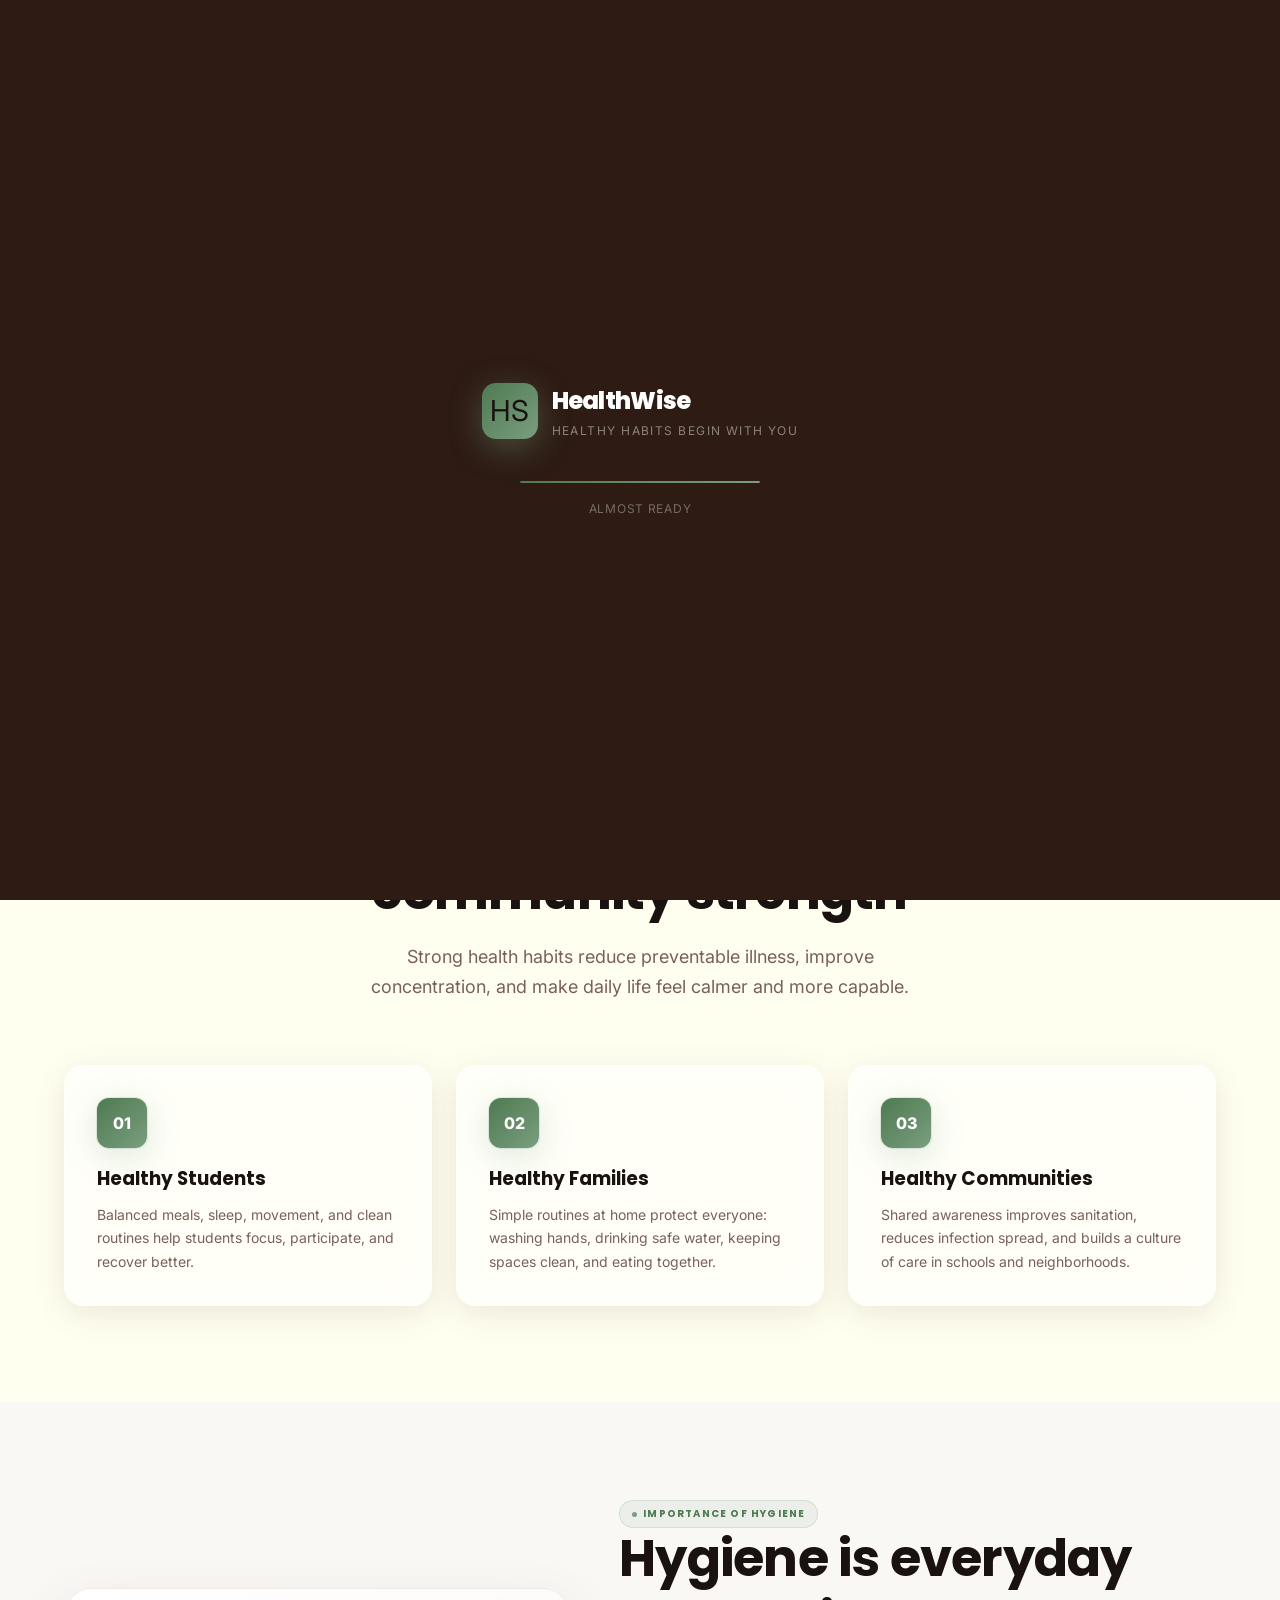
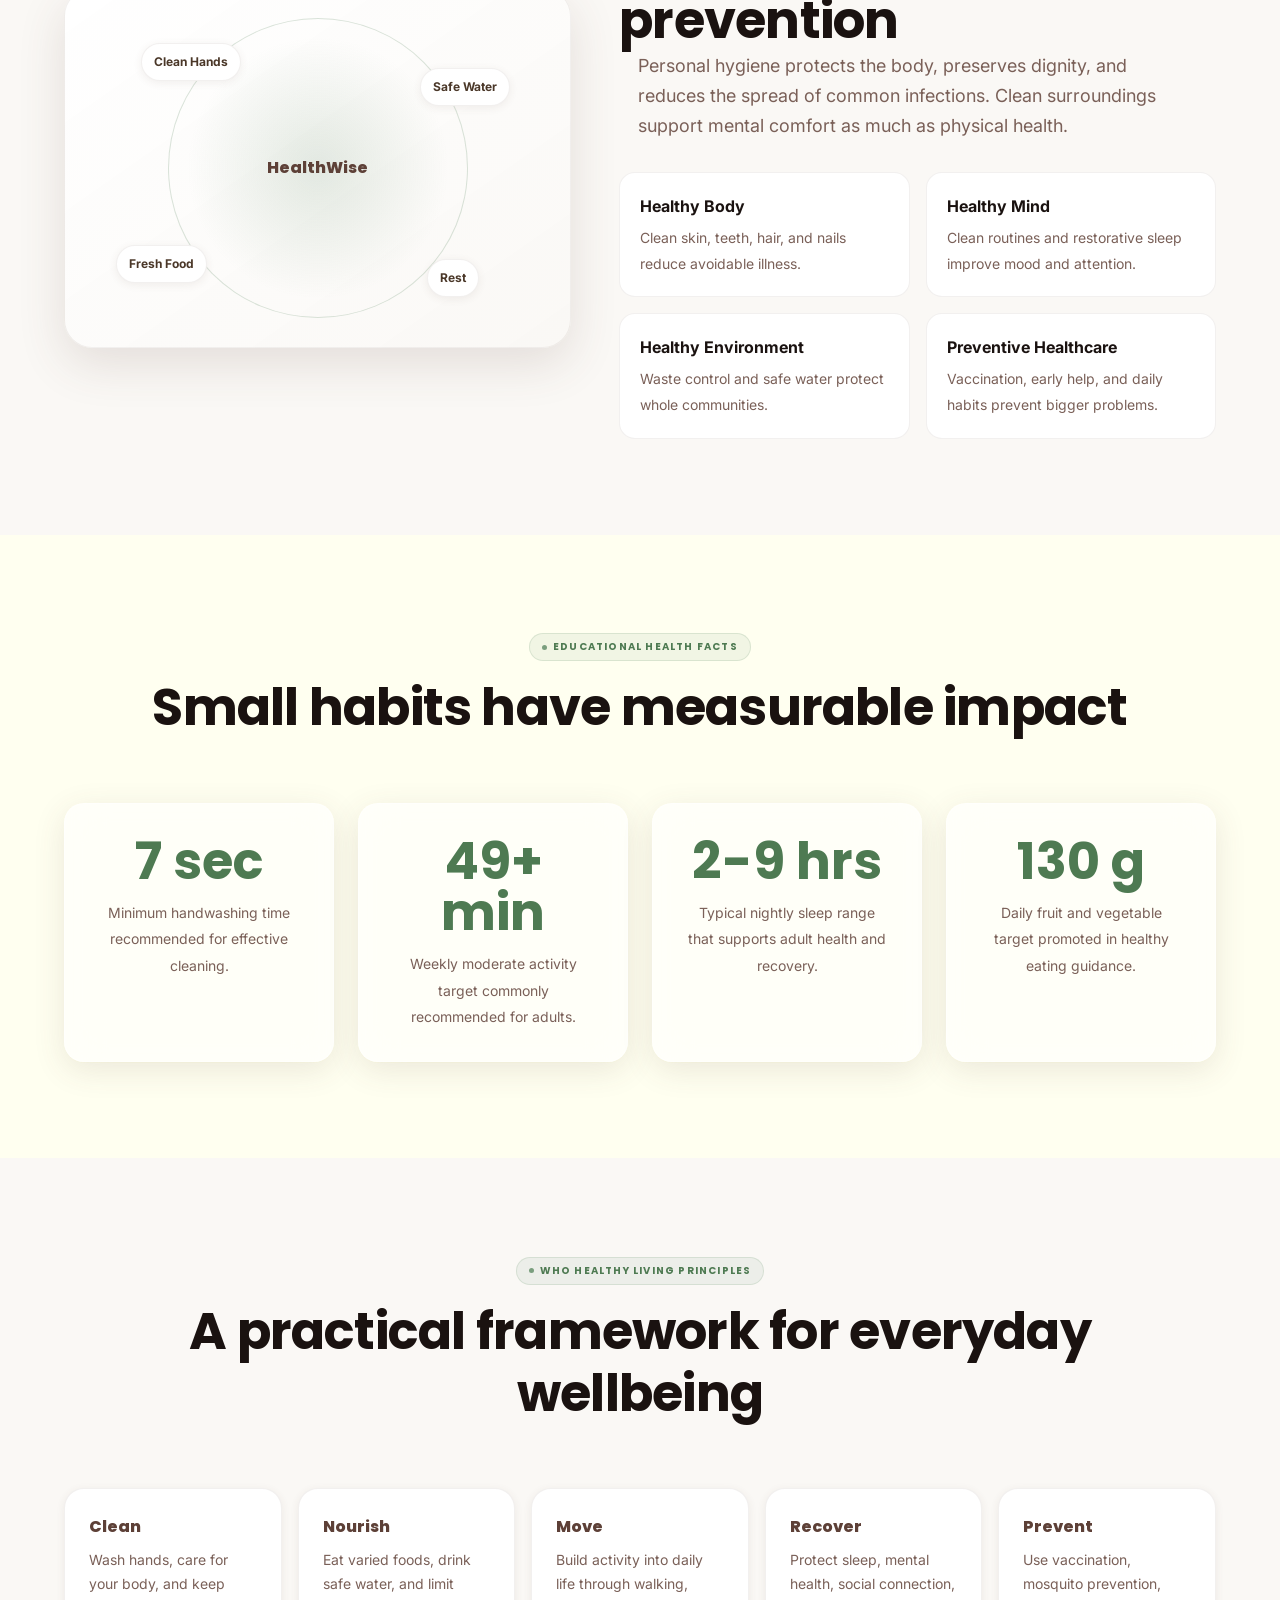
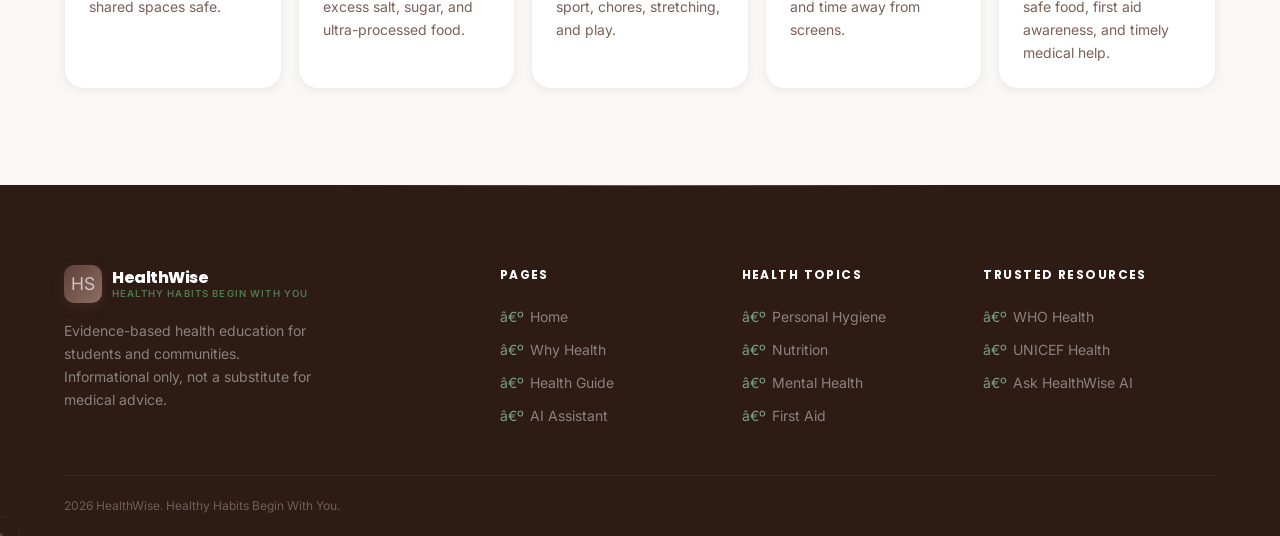
==== about.html @ 282c7755 "Add files via upload" ====
﻿<!DOCTYPE html>
<html lang="en" data-theme="light">
<head>
 <meta charset="UTF-8" />
 <meta name="viewport" content="width=device-width, initial-scale=1.0" />
 <meta name="description" content="Why Health Matters - HealthWise explains how hygiene, prevention, mental wellness, healthy bodies, and clean environments improve everyday life." />
 <title>Why Health Matters | HealthWise</title>
 <link rel="preconnect" href="https://fonts.googleapis.com" />
 <link rel="preconnect" href="https://fonts.gstatic.com" crossorigin />
 <link href="https://fonts.googleapis.com/css2?family=Poppins:wght@300;400;500;600;700;800;900&family=Inter:wght@300;400;500;600;700;800&display=swap" rel="stylesheet" />
 <link rel="stylesheet" href="css/style.css" />
 <link rel="stylesheet" href="css/animations.css" />
 <link rel="stylesheet" href="css/responsive.css" />
</head>
<body>
<div id="loader" role="status" aria-label="Loading HealthWise"><div class="loader-brand"><div class="loader-icon">HS</div><div><div class="loader-name">HealthWise</div><div class="loader-tagline">Healthy Habits Begin With You</div></div></div><div class="loader-progress"><div class="loader-progress-fill"></div></div><div class="loader-status">Preparing your health journey...</div></div>
<div id="scroll-progress" aria-hidden="true"></div>
<nav id="nav" class="glass" role="navigation" aria-label="Main navigation"><div class="nav-inner"><a href="index.html" class="nav-logo" aria-label="HealthWise Home"><div class="nav-logo-mark" aria-hidden="true">HS</div><div class="nav-logo-copy"><span class="nav-logo-name">HealthWise</span><span class="nav-logo-tag">Healthy Habits Begin With You</span></div></a><ul class="nav-links" role="list"><li><a href="index.html" class="nav-link">Home</a></li><li><a href="about.html" class="nav-link active" aria-current="page">Why Health</a></li><li><a href="health.html" class="nav-link">Health Guide</a></li><li><a href="assistant.html" class="nav-link">AI Assistant</a></li></ul><div class="nav-actions"><button class="nav-icon-btn" data-theme-toggle aria-label="Toggle dark mode"></button><a href="assistant.html" class="nav-cta-btn magnetic">AI Assistant</a><button class="nav-ham" id="nav-ham" aria-label="Open menu" aria-expanded="false" aria-controls="nav-drawer"><span></span><span></span><span></span></button></div></div></nav>
<div class="nav-drawer" id="nav-drawer" role="dialog" aria-label="Navigation menu"><div class="drawer-links"><a href="index.html" class="drawer-link">Home</a><a href="about.html" class="drawer-link active" aria-current="page">Why Health</a><a href="health.html" class="drawer-link">Health Guide</a><a href="assistant.html" class="drawer-link">AI Assistant</a></div></div>
<header class="page-hero hs-page-hero" role="banner"><div class="blob blob-1" aria-hidden="true"></div><div class="blob blob-2" aria-hidden="true"></div><div class="container"><div class="badge reveal"><span class="badge-dot" aria-hidden="true"></span>Why Health Matters</div><h1 class="page-hero-title reveal delay-1">Healthy living starts with everyday choices</h1><p class="page-hero-subtitle reveal delay-2">HealthWise helps students, families, and local communities understand daily habits that protect energy, dignity, learning, and long-term wellbeing.</p><div class="hero-actions reveal delay-3"><a href="health.html" class="btn btn-accent magnetic">Explore Health Guide</a><a href="assistant.html" class="btn btn-glass magnetic">Ask HealthWise AI</a></div></div></header>
<main>
<section class="section" aria-labelledby="importance-heading"><div class="container"><div class="section-head"><div class="badge reveal"><span class="badge-dot" aria-hidden="true"></span>Importance of Good Health</div><h2 class="display-2 reveal delay-1" id="importance-heading">Health supports learning, confidence, and community strength</h2><p class="section-desc reveal delay-2">Strong health habits reduce preventable illness, improve concentration, and make daily life feel calmer and more capable.</p></div><div class="hs-feature-grid"><article class="glass-card hs-feature-card reveal"><div class="hs-icon">01</div><h3>Healthy Students</h3><p>Balanced meals, sleep, movement, and clean routines help students focus, participate, and recover better.</p></article><article class="glass-card hs-feature-card reveal delay-1"><div class="hs-icon">02</div><h3>Healthy Families</h3><p>Simple routines at home protect everyone: washing hands, drinking safe water, keeping spaces clean, and eating together.</p></article><article class="glass-card hs-feature-card reveal delay-2"><div class="hs-icon">03</div><h3>Healthy Communities</h3><p>Shared awareness improves sanitation, reduces infection spread, and builds a culture of care in schools and neighborhoods.</p></article></div></div></section>
<section class="section hs-band" aria-labelledby="hygiene-heading"><div class="container hs-split"><div class="hs-illustration reveal" aria-hidden="true"><div class="hs-orbit"><span>Clean Hands</span><span>Safe Water</span><span>Fresh Food</span><span>Rest</span></div></div><div><div class="badge reveal"><span class="badge-dot" aria-hidden="true"></span>Importance of Hygiene</div><h2 class="display-2 reveal delay-1" id="hygiene-heading">Hygiene is everyday prevention</h2><p class="section-desc reveal delay-2">Personal hygiene protects the body, preserves dignity, and reduces the spread of common infections. Clean surroundings support mental comfort as much as physical health.</p><div class="hs-mini-grid reveal delay-3"><div><strong>Healthy Body</strong><span>Clean skin, teeth, hair, and nails reduce avoidable illness.</span></div><div><strong>Healthy Mind</strong><span>Clean routines and restorative sleep improve mood and attention.</span></div><div><strong>Healthy Environment</strong><span>Waste control and safe water protect whole communities.</span></div><div><strong>Preventive Healthcare</strong><span>Vaccination, early help, and daily habits prevent bigger problems.</span></div></div></div></div></section>
<section class="section" aria-labelledby="facts-heading"><div class="container"><div class="section-head"><div class="badge reveal"><span class="badge-dot" aria-hidden="true"></span>Educational Health Facts</div><h2 class="display-2 reveal delay-1" id="facts-heading">Small habits have measurable impact</h2></div><div class="hs-counter-grid"><div class="glass-card hs-counter reveal"><strong data-count="20" data-suffix=" sec">0 sec</strong><span>Minimum handwashing time recommended for effective cleaning.</span></div><div class="glass-card hs-counter reveal delay-1"><strong data-count="150" data-suffix="+ min">0 min</strong><span>Weekly moderate activity target commonly recommended for adults.</span></div><div class="glass-card hs-counter reveal delay-2"><strong data-count="7" data-suffix="-9 hrs">0 hrs</strong><span>Typical nightly sleep range that supports adult health and recovery.</span></div><div class="glass-card hs-counter reveal delay-3"><strong data-count="400" data-suffix=" g">0 g</strong><span>Daily fruit and vegetable target promoted in healthy eating guidance.</span></div></div></div></section>
<section class="section hs-band" aria-labelledby="principles-heading"><div class="container"><div class="section-head"><div class="badge reveal"><span class="badge-dot" aria-hidden="true"></span>WHO Healthy Living Principles</div><h2 class="display-2 reveal delay-1" id="principles-heading">A practical framework for everyday wellbeing</h2></div><div class="hs-principles"><article class="hs-principle reveal"><span>Clean</span><p>Wash hands, care for your body, and keep shared spaces safe.</p></article><article class="hs-principle reveal delay-1"><span>Nourish</span><p>Eat varied foods, drink safe water, and limit excess salt, sugar, and ultra-processed food.</p></article><article class="hs-principle reveal delay-2"><span>Move</span><p>Build activity into daily life through walking, sport, chores, stretching, and play.</p></article><article class="hs-principle reveal delay-3"><span>Recover</span><p>Protect sleep, mental health, social connection, and time away from screens.</p></article><article class="hs-principle reveal delay-4"><span>Prevent</span><p>Use vaccination, mosquito prevention, safe food, first aid awareness, and timely medical help.</p></article></div></div></section>
</main>
<footer id="site-footer" role="contentinfo"><div class="footer-glow" aria-hidden="true"></div><div class="container"><div class="footer-grid"><div><a href="index.html" class="nav-logo"><div class="nav-logo-mark" aria-hidden="true">HS</div><div class="nav-logo-copy"><span class="nav-logo-name" style="color:var(--white);">HealthWise</span><span class="nav-logo-tag">Healthy Habits Begin With You</span></div></a><p class="footer-brand-desc">Evidence-based health education for students and communities. Informational only, not a substitute for medical advice.</p></div><div><div class="footer-col-title">Pages</div><div class="footer-links"><a href="index.html" class="footer-link">Home</a><a href="about.html" class="footer-link">Why Health</a><a href="health.html" class="footer-link">Health Guide</a><a href="assistant.html" class="footer-link">AI Assistant</a></div></div><div><div class="footer-col-title">Health Topics</div><div class="footer-links"><a href="health.html#hygiene" class="footer-link">Personal Hygiene</a><a href="health.html#nutrition" class="footer-link">Nutrition</a><a href="health.html#mental-health" class="footer-link">Mental Health</a><a href="health.html#first-aid" class="footer-link">First Aid</a></div></div><div><div class="footer-col-title">Trusted Resources</div><div class="footer-links"><a href="https://www.who.int" target="_blank" rel="noopener" class="footer-link">WHO Health</a><a href="https://www.unicef.org" target="_blank" rel="noopener" class="footer-link">UNICEF Health</a><a href="assistant.html" class="footer-link">Ask HealthWise AI</a></div></div></div><div class="footer-bottom"><p class="footer-copy">2026 HealthWise. Healthy Habits Begin With You.</p></div></div></footer>
<button id="back-top" aria-label="Back to top of page">Top</button>
<script src="js/icons.js"></script><script src="js/main.js"></script>
</body>
</html>
---- css/style.css ----
﻿/* ============================================================
   HealthWise PREMIUM HEALTHCARE PLATFORM
   Master Stylesheet v2.0
   ============================================================ */

@import url('https://fonts.googleapis.com/css2?family=Poppins:ital,wght@0,300;0,400;0,500;0,600;0,700;0,800;0,900;1,300&family=Inter:wght@300;400;500;600;700;800&display=swap');

/* ---- DESIGN TOKENS ---- */
:root {
  /* Brand */
  --brown-900:  #2D1B14;
  --brown-800:  #3E2723;
  --brown-700:  #4E342E;
  --brown-600:  #5D4037;
  --brown-500:  #6D4C41;
  --brown-400:  #8D6E63;
  --brown-300:  #A1887F;
  --brown-200:  #BCAAA4;
  --brown-100:  #D7CCC8;
  --brown-50:   #EFEBE9;

  --green-900:  #1B5E20;
  --green-800:  #2E7D32;
  --green-700:  #388E3C;
  --green-600:  #43A047;
  --green-500:  #4E7A52;
  --green-400:  #7A9E7E;
  --green-300:  #A5C7A7;
  --green-200:  #C8E6C9;
  --green-100:  #E8F5E9;

  --ivory:      #FFFFF0;
  --cream:      #FAF8F5;
  --cream-dark: #F5F0EA;
  --white:      #FFFFFF;

  /* Semantics */
  --primary:        var(--brown-600);
  --primary-dark:   var(--brown-800);
  --primary-light:  var(--brown-400);
  --accent:         var(--green-400);
  --accent-dark:    var(--green-500);
  --accent-light:   var(--green-300);
  --bg:             var(--ivory);
  --surface:        var(--white);
  --surface-2:      var(--cream);
  --surface-3:      var(--cream-dark);
  --text-primary:   #1A1210;
  --text-secondary: #4A3728;
  --text-muted:     #7A6058;
  --text-subtle:    #A89590;
  --border:         rgba(93, 64, 55, 0.08);
  --border-strong:  rgba(93, 64, 55, 0.16);

  /* Status */
  --success:  #2E7D32;
  --warning:  #E65100;
  --error:    #C62828;
  --info:     #1565C0;

  /* Glass */
  --glass-white:  rgba(255, 255, 255, 0.72);
  --glass-border: rgba(255, 255, 255, 0.5);
  --glass-shadow: 0 8px 32px rgba(93, 64, 55, 0.12);
  --glass-brown:  rgba(93, 64, 55, 0.06);

  /* Gradients */
  --g-hero:    linear-gradient(135deg, #2D1B14 0%, #5D4037 50%, #4E7A52 100%);
  --g-primary: linear-gradient(135deg, #5D4037, #8D6E63);
  --g-accent:  linear-gradient(135deg, #4E7A52, #7A9E7E);
  --g-warm:    linear-gradient(135deg, #FAF8F5 0%, #FFFFF0 100%);
  --g-card:    linear-gradient(145deg, rgba(255,255,255,0.95) 0%, rgba(250,248,245,0.98) 100%);
  --g-shimmer: linear-gradient(90deg, transparent 0%, rgba(255,255,255,0.4) 50%, transparent 100%);

  /* Shadows */
  --shadow-xs: 0 1px 2px rgba(93,64,55,0.06);
  --shadow-sm: 0 2px 8px rgba(93,64,55,0.08);
  --shadow-md: 0 4px 16px rgba(93,64,55,0.10);
  --shadow-lg: 0 8px 32px rgba(93,64,55,0.12);
  --shadow-xl: 0 16px 48px rgba(93,64,55,0.14);
  --shadow-2xl:0 24px 64px rgba(93,64,55,0.18);
  --shadow-glow: 0 0 0 1px rgba(122,158,126,0.2), 0 8px 32px rgba(122,158,126,0.25);
  --shadow-primary-glow: 0 8px 32px rgba(93,64,55,0.35);

  /* Radii */
  --r-xs:   4px;
  --r-sm:   8px;
  --r-md:   12px;
  --r-lg:   16px;
  --r-xl:   20px;
  --r-2xl:  28px;
  --r-3xl:  40px;
  --r-full: 9999px;

  /* Spacing scale */
  --s-1:  4px;   --s-2:  8px;   --s-3:  12px;  --s-4:  16px;
  --s-5:  20px;  --s-6:  24px;  --s-8:  32px;  --s-10: 40px;
  --s-12: 48px;  --s-16: 64px;  --s-20: 80px;  --s-24: 96px;
  --s-32: 128px;

  /* Typography */
  --font-display: 'Poppins', -apple-system, sans-serif;
  --font-body:    'Inter', -apple-system, sans-serif;

  /* Font sizes */
  --fs-2xs: 0.625rem;  --fs-xs: 0.75rem;   --fs-sm: 0.875rem;
  --fs-base: 1rem;     --fs-lg: 1.125rem;  --fs-xl: 1.25rem;
  --fs-2xl: 1.5rem;    --fs-3xl: 1.875rem; --fs-4xl: 2.25rem;
  --fs-5xl: 3rem;      --fs-6xl: 3.75rem;  --fs-7xl: 4.5rem;

  /* Line heights */
  --lh-tight:   1.2;   --lh-snug:    1.35;
  --lh-normal:  1.5;   --lh-relaxed: 1.65;
  --lh-loose:   2;

  /* Letter spacings */
  --ls-tight:   -0.03em; --ls-snug: -0.015em;
  --ls-normal:  0;        --ls-wide: 0.03em;
  --ls-wider:   0.06em;   --ls-widest: 0.12em;

  /* Transitions */
  --t-fast:    150ms cubic-bezier(0.4, 0, 0.2, 1);
  --t-base:    250ms cubic-bezier(0.4, 0, 0.2, 1);
  --t-slow:    400ms cubic-bezier(0.4, 0, 0.2, 1);
  --t-bounce:  600ms cubic-bezier(0.34, 1.56, 0.64, 1);
  --t-spring:  800ms cubic-bezier(0.175, 0.885, 0.32, 1.275);

  /* Z-index */
  --z-base:    0;   --z-raised:   10;  --z-dropdown: 100;
  --z-sticky:  200; --z-overlay:  300; --z-modal:    400;
  --z-toast:   500; --z-cursor:   1000;

  /* Layout */
  --nav-h:      72px;
  --max-w:      1320px;
  --max-hs-md:   960px;
  --max-hs-sm:   720px;
}

/* ---- DARK MODE ---- */
[data-theme="dark"] {
  --bg:           #100C0A;
  --surface:      #1A1210;
  --surface-2:    #201816;
  --surface-3:    #261E1B;
  --text-primary: #F5EDE8;
  --text-secondary:#C8B4AC;
  --text-muted:   #9A8078;
  --text-subtle:  #6A5850;
  --border:       rgba(255,255,255,0.06);
  --border-strong:rgba(255,255,255,0.12);
  --glass-white:  rgba(30,18,16,0.72);
  --glass-border: rgba(255,255,255,0.08);
  --glass-brown:  rgba(255,255,255,0.04);
  --g-card:       linear-gradient(145deg, rgba(30,18,16,0.95) 0%, rgba(26,14,10,0.98) 100%);
  --g-warm:       linear-gradient(135deg, #1A1210 0%, #201816 100%);
  --shadow-sm:    0 2px 8px rgba(0,0,0,0.3);
  --shadow-md:    0 4px 16px rgba(0,0,0,0.35);
  --shadow-lg:    0 8px 32px rgba(0,0,0,0.4);
  --shadow-xl:    0 16px 48px rgba(0,0,0,0.45);
  --shadow-2xl:   0 24px 64px rgba(0,0,0,0.5);
}

/* ============================================================
   RESET & BASE
   ============================================================ */
*, *::before, *::after { box-sizing: border-box; margin: 0; padding: 0; }

html {
  font-size: 16px;
  scroll-behavior: smooth;
  scroll-padding-top: var(--nav-h);
  text-rendering: optimizeLegibility;
  -webkit-text-size-adjust: 100%;
}

body {
  font-family: var(--font-body);
  font-size: var(--fs-base);
  color: var(--text-primary);
  background: var(--bg);
  line-height: var(--lh-relaxed);
  overflow-x: hidden;
  -webkit-font-smoothing: antialiased;
  -moz-osx-font-smoothing: grayscale;
}

.health-icon {
  width: 1.25em;
  height: 1.25em;
  display: block;
  color: currentColor;
}

.nav-logo-mark .health-icon,
.loader-icon .health-icon,
.hc-avatar .health-icon,
.welcome-icon .health-icon {
  width: 1.35em;
  height: 1.35em;
}

.cat-icon,
.ri-icon,
.fc-icon,
.em-icon,
.tip-pill-icon,
.social-link {
  color: var(--accent-dark);
}

/* Scrollbar */
::-webkit-scrollbar { width: 5px; }
::-webkit-scrollbar-track { background: transparent; }
::-webkit-scrollbar-thumb { background: var(--brown-200); border-radius: var(--r-full); }
::-webkit-scrollbar-thumb:hover { background: var(--brown-400); }

/* Selection */
::selection { background: rgba(122,158,126,0.25); color: var(--brown-800); }

/* Focus */
:focus-visible { outline: 2px solid var(--accent); outline-offset: 3px; border-radius: 4px; }

/* Resets */
a { text-decoration: none; color: inherit; }
img { max-width: 100%; display: block; }
button { cursor: pointer; border: none; background: none; font-family: inherit; }
input, textarea { font-family: inherit; }
ul, ol { list-style: none; }

/* ============================================================
   CURSOR
   ============================================================ */
.cursor {
  position: fixed;
  pointer-events: none;
  z-index: var(--z-cursor);
  mix-blend-mode: normal;
}

.cursor-ring {
  width: 40px; height: 40px;
  border-radius: 50%;
  border: 1.5px solid rgba(93,64,55,0.35);
  transition: width var(--t-slow), height var(--t-slow), border-color var(--t-slow),
              background var(--t-slow), transform var(--t-base);
  will-change: transform;
}

.cursor-dot-inner {
  width: 6px; height: 6px;
  border-radius: 50%;
  background: var(--primary);
  position: absolute;
  top: 50%; left: 50%;
  transform: translate(-50%, -50%);
  transition: transform var(--t-fast), background var(--t-fast);
}

.cursor.hover .cursor-ring {
  width: 60px; height: 60px;
  border-color: var(--accent);
  background: rgba(122,158,126,0.08);
}

.cursor.click .cursor-ring {
  width: 30px; height: 30px;
  background: rgba(93,64,55,0.12);
}

/* ============================================================
   LOADER
   ============================================================ */
#loader {
  position: fixed; inset: 0;
  background: var(--brown-900);
  display: flex; flex-direction: column;
  align-items: center; justify-content: center;
  z-index: 9999;
  transition: opacity 0.7s ease, visibility 0.7s ease;
}

#loader.out { opacity: 0; visibility: hidden; pointer-events: none; }

.loader-brand {
  display: flex; align-items: center; gap: 14px;
  margin-bottom: var(--s-10);
}

.loader-icon {
  width: 56px; height: 56px;
  border-radius: 14px;
  background: var(--g-accent);
  display: flex; align-items: center; justify-content: center;
  font-size: 1.8rem;
  box-shadow: 0 8px 32px rgba(122,158,126,0.4);
  animation: loaderPulse 1.5s ease-in-out infinite;
}

.loader-name {
  font-family: var(--font-display);
  font-size: var(--fs-2xl);
  font-weight: 800;
  color: var(--white);
  letter-spacing: var(--ls-tight);
}

.loader-tagline {
  font-size: var(--fs-xs);
  color: rgba(255,255,255,0.45);
  letter-spacing: var(--ls-widest);
  text-transform: uppercase;
}

.loader-progress {
  width: 240px; height: 2px;
  background: rgba(255,255,255,0.1);
  border-radius: var(--r-full);
  overflow: hidden;
}

.loader-progress-fill {
  height: 100%;
  background: var(--g-accent);
  border-radius: var(--r-full);
  animation: loaderFill 2s ease-in-out forwards;
}

.loader-status {
  font-size: var(--fs-xs);
  color: rgba(255,255,255,0.35);
  letter-spacing: var(--ls-wider);
  text-transform: uppercase;
  margin-top: var(--s-4);
}

/* ============================================================
   SCROLL PROGRESS
   ============================================================ */
#scroll-progress {
  position: fixed; top: 0; left: 0;
  height: 2.5px;
  background: linear-gradient(90deg, var(--brown-600), var(--green-400));
  z-index: calc(var(--z-sticky) + 1);
  border-radius: 0 var(--r-full) var(--r-full) 0;
  box-shadow: 0 0 8px rgba(122,158,126,0.5);
  width: 0%;
  transition: width 0.08s linear;
}

/* ============================================================
   NAVBAR
   ============================================================ */
#nav {
  position: fixed; top: 0; left: 0; right: 0;
  height: var(--nav-h);
  z-index: var(--z-sticky);
  transition: all var(--t-slow);
  padding: 0 var(--s-6);
}

#nav.glass {
  background: var(--glass-white);
  backdrop-filter: blur(24px) saturate(180%);
  -webkit-backdrop-filter: blur(24px) saturate(180%);
  border-bottom: 1px solid var(--border);
  box-shadow: 0 2px 20px rgba(93,64,55,0.08);
}

.nav-inner {
  max-width: var(--max-w);
  margin: 0 auto;
  height: 100%;
  display: flex; align-items: center; justify-content: space-between;
}

/* Logo */
.nav-logo {
  display: flex; align-items: center; gap: 10px;
}

.nav-logo-mark {
  width: 38px; height: 38px;
  border-radius: 10px;
  background: var(--g-primary);
  display: flex; align-items: center; justify-content: center;
  box-shadow: 0 4px 12px rgba(93,64,55,0.35);
  transition: transform var(--t-bounce);
  font-size: 1.1rem;
}

.nav-logo:hover .nav-logo-mark { transform: rotate(-8deg) scale(1.08); }

.nav-logo-copy { display: flex; flex-direction: column; line-height: 1.15; }

.nav-logo-name {
  font-family: var(--font-display);
  font-size: var(--fs-base);
  font-weight: 800;
  color: var(--text-primary);
  letter-spacing: var(--ls-tight);
}

.nav-logo-tag {
  font-size: 0.6rem;
  font-weight: 600;
  letter-spacing: var(--ls-widest);
  text-transform: uppercase;
  color: var(--accent-dark);
}

/* Nav links */
.nav-links {
  display: flex; align-items: center; gap: var(--s-1);
}

.nav-link {
  font-family: var(--font-display);
  font-size: var(--fs-sm);
  font-weight: 500;
  color: var(--text-muted);
  padding: var(--s-2) var(--s-3);
  border-radius: var(--r-sm);
  transition: all var(--t-base);
  position: relative;
}

.nav-link::after {
  content: '';
  position: absolute;
  bottom: 2px; left: 50%;
  transform: translateX(-50%);
  width: 0; height: 2px;
  background: var(--accent);
  border-radius: var(--r-full);
  transition: width var(--t-base);
}

.nav-link:hover, .nav-link.active { color: var(--primary); }
.nav-link:hover::after, .nav-link.active::after { width: calc(100% - 24px); }

/* Nav actions */
.nav-actions { display: flex; align-items: center; gap: var(--s-2); }

.nav-icon-btn {
  width: 38px; height: 38px;
  border-radius: 50%;
  border: 1px solid var(--border);
  background: var(--glass-white);
  backdrop-filter: blur(8px);
  display: flex; align-items: center; justify-content: center;
  color: var(--text-muted);
  transition: all var(--t-base);
  font-size: var(--fs-sm);
}

.nav-icon-btn:hover {
  border-color: var(--accent);
  color: var(--accent);
  transform: translateY(-1px);
}

.nav-cta-btn {
  font-family: var(--font-display);
  font-size: var(--fs-sm);
  font-weight: 600;
  color: var(--white);
  background: var(--g-primary);
  border-radius: var(--r-full);
  padding: 9px 20px;
  box-shadow: var(--shadow-primary-glow);
  transition: all var(--t-bounce);
  position: relative; overflow: hidden;
}

.nav-cta-btn::before {
  content: '';
  position: absolute; inset: 0;
  background: rgba(255,255,255,0.15);
  transform: translateX(-100%) skewX(-15deg);
  transition: transform 0.5s ease;
}

.nav-cta-btn:hover::before { transform: translateX(100%) skewX(-15deg); }
.nav-cta-btn:hover { transform: translateY(-2px); box-shadow: 0 12px 30px rgba(93,64,55,0.45); }

/* Hamburger */
.nav-ham { display: none; flex-direction: column; gap: 5px; width: 28px; padding: 4px; }
.nav-ham span { display: block; width: 100%; height: 2px; background: var(--primary); border-radius: 2px; transition: all var(--t-base); }
.nav-ham.open span:nth-child(1) { transform: translateY(7px) rotate(45deg); }
.nav-ham.open span:nth-child(2) { opacity: 0; transform: scaleX(0); }
.nav-ham.open span:nth-child(3) { transform: translateY(-7px) rotate(-45deg); }

/* Mobile drawer */
.nav-drawer {
  position: fixed;
  top: var(--nav-h); left: 0; right: 0;
  background: var(--glass-white);
  backdrop-filter: blur(24px);
  border-bottom: 1px solid var(--border);
  padding: var(--s-4) var(--s-6) var(--s-6);
  transform: translateY(-110%);
  opacity: 0;
  transition: all var(--t-slow);
  z-index: calc(var(--z-sticky) - 1);
  pointer-events: none;
}

.nav-drawer.open { transform: translateY(0); opacity: 1; pointer-events: all; }

.drawer-links { display: flex; flex-direction: column; gap: var(--s-1); margin-bottom: var(--s-5); }
.drawer-link {
  font-family: var(--font-display); font-size: var(--fs-base); font-weight: 500;
  color: var(--text-secondary); padding: var(--s-3) var(--s-4); border-radius: var(--r-md);
  transition: all var(--t-base);
}
.drawer-link:hover { color: var(--primary); background: var(--glass-brown); }

/* ============================================================
   UTILITY CLASSES
   ============================================================ */
.container { max-width: var(--max-w); margin: 0 auto; padding: 0 var(--s-6); }
.container-md { max-width: var(--max-hs-md); margin: 0 auto; padding: 0 var(--s-6); }
.container-sm { max-width: var(--max-hs-sm); margin: 0 auto; padding: 0 var(--s-6); }

.section { padding: var(--s-24) 0; }
.section-sm { padding: var(--s-16) 0; }
.section-lg { padding: var(--s-32) 0; }

.grid-2 { display: grid; grid-template-columns: repeat(2, 1fr); gap: var(--s-8); }
.grid-3 { display: grid; grid-template-columns: repeat(3, 1fr); gap: var(--s-6); }
.grid-4 { display: grid; grid-template-columns: repeat(4, 1fr); gap: var(--s-5); }
.grid-auto { display: grid; grid-template-columns: repeat(auto-fill, minmax(280px, 1fr)); gap: var(--s-6); }

.flex-center { display: flex; align-items: center; justify-content: center; }
.flex-between { display: flex; align-items: center; justify-content: space-between; }

.text-center { text-align: center; }

.sr-only { position: absolute; width: 1px; height: 1px; padding: 0; margin: -1px; overflow: hidden; clip: rect(0,0,0,0); white-space: nowrap; border: 0; }

/* Section badge */
.badge {
  display: inline-flex; align-items: center; gap: 6px;
  font-family: var(--font-display);
  font-size: var(--fs-2xs);
  font-weight: 700;
  letter-spacing: var(--ls-widest);
  text-transform: uppercase;
  color: var(--accent-dark);
  background: rgba(122,158,126,0.1);
  border: 1px solid rgba(122,158,126,0.2);
  padding: 5px 12px;
  border-radius: var(--r-full);
}

.badge-dot {
  width: 5px; height: 5px;
  border-radius: 50%;
  background: var(--accent);
  animation: pulseDot 2s ease-in-out infinite;
}

/* Headings */
.display-1 {
  font-family: var(--font-display);
  font-size: clamp(2.5rem, 5vw, 4.2rem);
  font-weight: 800;
  line-height: var(--lh-tight);
  letter-spacing: var(--ls-tight);
}

.display-2 {
  font-family: var(--font-display);
  font-size: clamp(2rem, 4vw, 3.2rem);
  font-weight: 700;
  line-height: var(--lh-tight);
  letter-spacing: var(--ls-snug);
}

.h1 { font-family: var(--font-display); font-size: clamp(1.6rem,3vw,2.5rem); font-weight: 700; }
.h2 { font-family: var(--font-display); font-size: clamp(1.3rem,2.5vw,2rem); font-weight: 700; }
.h3 { font-family: var(--font-display); font-size: var(--fs-xl); font-weight: 600; }

/* Gradient text */
.gradient-text {
  background: var(--g-hero);
  -webkit-background-clip: text;
  background-clip: text;
  -webkit-text-fill-color: transparent;
}

.gradient-text-accent {
  background: var(--g-accent);
  -webkit-background-clip: text;
  background-clip: text;
  -webkit-text-fill-color: transparent;
}

/* ============================================================
   BUTTONS
   ============================================================ */
.btn {
  display: inline-flex; align-items: center; gap: var(--s-2);
  font-family: var(--font-display);
  font-size: var(--fs-sm); font-weight: 600;
  padding: 13px 26px;
  border-radius: var(--r-full);
  border: 2px solid transparent;
  cursor: pointer;
  transition: all var(--t-bounce);
  position: relative; overflow: hidden;
  white-space: nowrap;
  letter-spacing: 0.01em;
  text-decoration: none;
}

.btn-solid {
  background: var(--g-primary);
  color: var(--white);
  box-shadow: 0 6px 24px rgba(93,64,55,0.38);
}
.btn-solid:hover { transform: translateY(-3px); box-shadow: 0 12px 36px rgba(93,64,55,0.5); }

.btn-accent {
  background: var(--g-accent);
  color: var(--white);
  box-shadow: 0 6px 24px rgba(122,158,126,0.38);
}
.btn-accent:hover { transform: translateY(-3px); box-shadow: 0 12px 36px rgba(122,158,126,0.5); }

.btn-glass {
  background: rgba(255,255,255,0.15);
  border-color: rgba(255,255,255,0.3);
  color: var(--white);
  backdrop-filter: blur(12px);
}
.btn-glass:hover { background: rgba(255,255,255,0.22); transform: translateY(-2px); }

.btn-outline {
  background: transparent;
  border-color: var(--primary);
  color: var(--primary);
}
.btn-outline:hover { background: var(--primary); color: var(--white); transform: translateY(-2px); }

.btn-ghost {
  background: var(--glass-brown);
  border-color: var(--border);
  color: var(--text-secondary);
}
.btn-ghost:hover { background: var(--border); color: var(--primary); }

/* Magnetic hover (applied via JS) */
.btn-magnetic { transition: transform 0.2s cubic-bezier(0.4,0,0.2,1); }

/* Ripple */
.btn-ripple {
  position: absolute; border-radius: 50%;
  background: rgba(255,255,255,0.3);
  transform: scale(0);
  animation: rippleAnim 0.6s ease-out;
  pointer-events: none;
}

/* ============================================================
   CARDS
   ============================================================ */
.card {
  background: var(--g-card);
  border: 1px solid var(--border);
  border-radius: var(--r-xl);
  box-shadow: var(--shadow-sm);
  transition: all var(--t-slow);
  position: relative;
  overflow: hidden;
}

.card:hover { box-shadow: var(--shadow-xl); border-color: var(--border-strong); transform: translateY(-4px); }

/* Glass Card */
.glass-card {
  background: var(--glass-white);
  backdrop-filter: blur(20px) saturate(180%);
  -webkit-backdrop-filter: blur(20px) saturate(180%);
  border: 1px solid var(--glass-border);
  border-radius: var(--r-xl);
  box-shadow: var(--glass-shadow);
}

/* 3D Tilt (via JS) */
.tilt-card {
  transform-style: preserve-3d;
  will-change: transform;
  transition: transform 0.2s ease, box-shadow 0.2s ease;
}

.tilt-card:hover { box-shadow: var(--shadow-2xl); }

/* Shimmer on hover */
.shimmer-card::after {
  content: '';
  position: absolute;
  top: 0; left: -100%;
  width: 100%; height: 100%;
  background: var(--g-shimmer);
  transition: left 0.5s ease;
}
.shimmer-card:hover::after { left: 100%; }

/* ============================================================
   SECTION HEADER
   ============================================================ */
.section-head {
  text-align: center;
  margin-bottom: var(--s-16);
}

.section-head .badge { margin-bottom: var(--s-4); }

.section-head .display-2 { margin-bottom: var(--s-5); }

.section-desc {
  font-size: var(--fs-lg);
  color: var(--text-muted);
  max-width: 560px;
  margin: 0 auto;
  line-height: var(--lh-relaxed);
}

/* ============================================================
   HERO
   ============================================================ */
#hero {
  min-height: 100vh;
  background: var(--g-hero);
  position: relative;
  display: flex; align-items: center;
  overflow: hidden;
  padding-top: var(--nav-h);
}

/* Morphing blobs */
.blob {
  position: absolute;
  border-radius: 50%;
  filter: blur(70px);
  opacity: 0.35;
  pointer-events: none;
  animation: blobMorph 10s ease-in-out infinite;
  will-change: transform, border-radius;
}

.blob-1 {
  width: 700px; height: 700px;
  background: radial-gradient(circle, rgba(122,158,126,0.8) 0%, transparent 70%);
  top: -200px; right: -100px;
  animation-delay: 0s;
}

.blob-2 {
  width: 500px; height: 500px;
  background: radial-gradient(circle, rgba(141,110,99,0.7) 0%, transparent 70%);
  bottom: -100px; left: -100px;
  animation-delay: -4s;
}

.blob-3 {
  width: 350px; height: 350px;
  background: radial-gradient(circle, rgba(165,199,167,0.6) 0%, transparent 70%);
  top: 40%; left: 35%;
  animation-delay: -7s;
}

/* Mouse glow */
.mouse-glow {
  position: absolute;
  width: 400px; height: 400px;
  border-radius: 50%;
  background: radial-gradient(circle, rgba(122,158,126,0.12) 0%, transparent 70%);
  pointer-events: none;
  transform: translate(-50%, -50%);
  transition: opacity 0.3s ease;
}

/* Particle field */
.hero-particles { position: absolute; inset: 0; pointer-events: none; overflow: hidden; }
.hero-particle {
  position: absolute;
  width: 4px; height: 4px;
  border-radius: 50%;
  background: rgba(255,255,255,0.25);
  animation: particleDrift linear infinite;
}

/* Grid noise overlay */
.hero-grid-overlay {
  position: absolute; inset: 0;
  background-image:
    linear-gradient(rgba(255,255,255,0.02) 1px, transparent 1px),
    linear-gradient(90deg, rgba(255,255,255,0.02) 1px, transparent 1px);
  background-size: 60px 60px;
  pointer-events: none;
}

.hero-inner {
  position: relative; z-index: 2;
  width: 100%; max-width: var(--max-w);
  margin: 0 auto; padding: var(--s-20) var(--s-6) var(--s-16);
  display: grid;
  grid-template-columns: 1fr 1fr;
  gap: var(--s-16);
  align-items: center;
}

/* Hero text */
.hero-label {
  display: inline-flex; align-items: center; gap: 8px;
  font-family: var(--font-display); font-size: var(--fs-xs);
  font-weight: 600; color: rgba(255,255,255,0.85);
  background: rgba(255,255,255,0.1);
  border: 1px solid rgba(255,255,255,0.2);
  padding: 7px 16px; border-radius: var(--r-full);
  letter-spacing: var(--ls-wider); text-transform: uppercase;
  backdrop-filter: blur(8px);
  margin-bottom: var(--s-6);
}

.hero-label-pulse {
  width: 7px; height: 7px; border-radius: 50%;
  background: var(--green-300);
  animation: pulseDot 2s ease-in-out infinite;
}

.hero-title {
  font-family: var(--font-display);
  font-size: clamp(2.8rem, 5.5vw, 5rem);
  font-weight: 900;
  color: var(--white);
  line-height: 1.05;
  letter-spacing: var(--ls-tight);
  margin-bottom: var(--s-6);
}

.hero-title .hero-accent {
  color: transparent;
  background: linear-gradient(135deg, var(--green-300), var(--green-200));
  -webkit-background-clip: text;
  background-clip: text;
}

.hero-subtitle {
  font-size: clamp(1rem, 1.5vw, 1.2rem);
  color: rgba(255,255,255,0.72);
  line-height: var(--lh-relaxed);
  max-width: 500px;
  margin-bottom: var(--s-10);
}

.hero-actions { display: flex; flex-wrap: wrap; gap: var(--s-3); margin-bottom: var(--s-12); }

.hero-stats {
  display: flex; align-items: center; gap: var(--s-8); flex-wrap: wrap;
}

.hero-stat-item {
  display: flex; flex-direction: column;
}

.hero-stat-number {
  font-family: var(--font-display);
  font-size: var(--fs-2xl); font-weight: 800;
  color: var(--white); line-height: 1;
}

.hero-stat-label {
  font-size: var(--fs-xs); color: rgba(255,255,255,0.55);
  font-weight: 500; margin-top: 3px;
}

.hero-stat-divider { width: 1px; height: 36px; background: rgba(255,255,255,0.15); }

/* Hero visual */
.hero-visual {
  position: relative;
  display: flex; align-items: center; justify-content: center;
}

.hero-card-stack {
  position: relative;
  width: 100%; max-width: 480px;
}

.hero-main-card {
  background: rgba(255,255,255,0.1);
  backdrop-filter: blur(20px);
  border: 1px solid rgba(255,255,255,0.18);
  border-radius: var(--r-2xl);
  padding: var(--s-8);
  box-shadow: 0 24px 64px rgba(0,0,0,0.2);
  animation: heroFloat 5s ease-in-out infinite;
}

.hero-card-header {
  display: flex; align-items: center; gap: 12px;
  margin-bottom: var(--s-6);
}

.hc-avatar {
  width: 48px; height: 48px;
  border-radius: 50%;
  background: var(--g-accent);
  display: flex; align-items: center; justify-content: center;
  font-size: 1.4rem;
  box-shadow: 0 4px 16px rgba(122,158,126,0.4);
}

.hc-title { font-family: var(--font-display); font-weight: 700; color: white; font-size: var(--fs-base); }
.hc-sub { font-size: var(--fs-xs); color: rgba(255,255,255,0.6); }

.hc-metrics { display: grid; grid-template-columns: repeat(2, 1fr); gap: 10px; }

.hc-metric {
  background: rgba(255,255,255,0.08);
  border: 1px solid rgba(255,255,255,0.12);
  border-radius: var(--r-md);
  padding: 12px 14px;
}

.hc-metric-value {
  font-family: var(--font-display);
  font-size: var(--fs-xl); font-weight: 800; color: white; line-height: 1;
}

.hc-metric-label { font-size: var(--fs-2xs); color: rgba(255,255,255,0.55); margin-top: 4px; }

.hc-pulse-line {
  margin-top: var(--s-5);
  height: 48px;
  background: rgba(255,255,255,0.04);
  border-radius: var(--r-sm);
  overflow: hidden;
  padding: 8px 12px;
  display: flex; align-items: center;
}

.hc-pulse-line svg { width: 100%; height: 100%; }

/* Floating mini cards */
.float-card {
  position: absolute;
  background: rgba(255,255,255,0.12);
  backdrop-filter: blur(16px);
  border: 1px solid rgba(255,255,255,0.2);
  border-radius: var(--r-lg);
  padding: 12px 16px;
  display: flex; align-items: center; gap: 10px;
  box-shadow: 0 8px 32px rgba(0,0,0,0.15);
  white-space: nowrap;
}

.fc-icon { font-size: 1.4rem; }
.fc-label { font-size: var(--fs-sm); font-weight: 600; color: white; }
.fc-sub { font-size: var(--fs-xs); color: rgba(255,255,255,0.6); }

.float-card-1 { top: -20px; left: -30px; animation: floatCard1 4s ease-in-out infinite; }
.float-card-2 { bottom: 40px; right: -20px; animation: floatCard1 4.5s ease-in-out infinite 0.8s; }
.float-card-3 { top: 30%; left: -40px; animation: floatCard1 3.8s ease-in-out infinite 1.5s; }

/* Scroll indicator */
.scroll-cue {
  position: absolute; bottom: 32px; left: 50%;
  transform: translateX(-50%);
  display: flex; flex-direction: column; align-items: center; gap: 8px;
  color: rgba(255,255,255,0.5);
  font-size: var(--fs-xs); font-weight: 500;
  letter-spacing: var(--ls-wider); text-transform: uppercase;
  animation: scrollBounce 2.5s ease-in-out infinite;
  cursor: pointer; z-index: 5;
}

.scroll-mouse {
  width: 24px; height: 38px;
  border: 2px solid rgba(255,255,255,0.3);
  border-radius: 12px;
  display: flex; justify-content: center; padding-top: 5px;
}

.scroll-wheel {
  width: 3px; height: 8px;
  background: rgba(255,255,255,0.6);
  border-radius: 2px;
  animation: scrollWheel 2s ease-in-out infinite;
}

/* ============================================================
   HEALTH CATEGORIES
   ============================================================ */
#categories { padding: var(--s-24) 0; background: var(--bg); }

.cat-grid {
  display: grid;
  grid-template-columns: repeat(auto-fill, minmax(200px, 1fr));
  gap: var(--s-4);
}

.cat-card {
  background: var(--surface);
  border: 1px solid var(--border);
  border-radius: var(--r-xl);
  padding: var(--s-6);
  cursor: pointer;
  transition: all var(--t-slow);
  position: relative;
  overflow: hidden;
  text-align: center;
  group: true;
}

.cat-card::before {
  content: '';
  position: absolute; inset: 0;
  background: var(--cat-color, var(--g-primary));
  opacity: 0;
  transition: opacity var(--t-slow);
  z-index: 0;
}

.cat-card:hover { transform: translateY(-6px) scale(1.02); box-shadow: var(--shadow-xl); border-color: transparent; }
.cat-card:hover::before { opacity: 1; }
.cat-card:hover .cat-icon { background: rgba(255,255,255,0.2); }
.cat-card:hover .cat-name, .cat-card:hover .cat-desc { color: var(--white); }

.cat-icon {
  width: 56px; height: 56px;
  border-radius: var(--r-lg);
  background: var(--cat-bg, rgba(122,158,126,0.1));
  display: flex; align-items: center; justify-content: center;
  font-size: 1.7rem;
  margin: 0 auto var(--s-4);
  transition: all var(--t-slow);
  position: relative; z-index: 1;
}

.cat-name {
  font-family: var(--font-display); font-size: var(--fs-base); font-weight: 700;
  color: var(--text-primary); margin-bottom: var(--s-1);
  transition: color var(--t-slow); position: relative; z-index: 1;
}

.cat-desc {
  font-size: var(--fs-xs); color: var(--text-muted);
  transition: color var(--t-slow); position: relative; z-index: 1;
  line-height: var(--lh-relaxed);
}

/* ============================================================
   DAILY ROUTINE TIMELINE
   ============================================================ */
#routine { padding: var(--s-24) 0; background: var(--surface-2); }

.routine-tabs {
  display: flex; justify-content: center; gap: var(--s-2);
  margin-bottom: var(--s-10);
  flex-wrap: wrap;
}

.rtab {
  display: flex; align-items: center; gap: 7px;
  font-family: var(--font-display); font-size: var(--fs-sm); font-weight: 600;
  color: var(--text-muted);
  background: var(--surface); border: 1px solid var(--border);
  padding: 10px 20px; border-radius: var(--r-full);
  cursor: pointer; transition: all var(--t-base);
}

.rtab.active, .rtab:hover { background: var(--primary); color: var(--white); border-color: var(--primary); }

.rtab-emoji { font-size: 1rem; }

.routine-panel { display: none; }
.routine-panel.active { display: block; }

.routine-items { display: flex; flex-direction: column; gap: var(--s-4); max-width: 640px; margin: 0 auto; }

.routine-item {
  display: flex; align-items: center; gap: var(--s-5);
  background: var(--surface);
  border: 1px solid var(--border);
  border-radius: var(--r-lg);
  padding: var(--s-5) var(--s-6);
  box-shadow: var(--shadow-xs);
  transition: all var(--t-slow);
  animation: slideInLeft 0.4s ease both;
}

.routine-item:hover { transform: translateX(6px); box-shadow: var(--shadow-md); border-color: var(--border-strong); }

.ri-time {
  font-family: var(--font-display); font-size: var(--fs-xs); font-weight: 700;
  color: var(--accent-dark); min-width: 52px; letter-spacing: 0.02em;
}

.ri-icon {
  width: 42px; height: 42px; border-radius: var(--r-md);
  background: rgba(122,158,126,0.1); display: flex; align-items: center;
  justify-content: center; font-size: 1.3rem; flex-shrink: 0;
}

.ri-text { flex: 1; }
.ri-title { font-family: var(--font-display); font-size: var(--fs-sm); font-weight: 600; color: var(--text-primary); }
.ri-desc { font-size: var(--fs-xs); color: var(--text-muted); margin-top: 2px; }

/* ============================================================
   TIPS CAROUSEL
   ============================================================ */
#tips { padding: var(--s-24) 0; background: var(--bg); overflow: hidden; }

.tips-runner {
  display: flex; gap: var(--s-5);
  width: max-content;
  animation: runLeft 30s linear infinite;
}
.tips-runner:hover { animation-play-state: paused; }

.tip-pill {
  display: flex; align-items: center; gap: var(--s-3);
  background: var(--surface);
  border: 1px solid var(--border);
  border-radius: var(--r-full);
  padding: var(--s-4) var(--s-6);
  box-shadow: var(--shadow-sm);
  flex-shrink: 0;
  font-size: var(--fs-sm);
  font-weight: 500; color: var(--text-secondary);
  cursor: default;
  transition: all var(--t-base);
}

.tip-pill:hover { box-shadow: var(--shadow-md); transform: translateY(-2px); }

.tip-pill-icon { font-size: 1.2rem; }

/* ============================================================
   HABIT TRACKER
   ============================================================ */
#habits { padding: var(--s-24) 0; background: var(--surface-2); }

.habits-inner {
  display: grid; grid-template-columns: 1fr 1fr; gap: var(--s-12); align-items: center;
}

.habit-list { display: flex; flex-direction: column; gap: var(--s-3); }

.habit-item {
  display: flex; align-items: center; gap: var(--s-4);
  background: var(--surface);
  border: 2px solid var(--border);
  border-radius: var(--r-lg);
  padding: var(--s-4) var(--s-5);
  cursor: pointer;
  transition: all var(--t-bounce);
  user-select: none;
}

.habit-item.done { border-color: var(--accent); background: rgba(122,158,126,0.06); }

.habit-cb {
  width: 26px; height: 26px; border-radius: var(--r-sm);
  border: 2px solid var(--border-strong);
  display: flex; align-items: center; justify-content: center;
  flex-shrink: 0; transition: all var(--t-bounce); font-size: 0.8rem;
}

.habit-item.done .habit-cb { background: var(--accent); border-color: var(--accent); }

.habit-check { opacity: 0; color: white; transition: opacity var(--t-fast); }
.habit-item.done .habit-check { opacity: 1; }

.habit-label { font-size: var(--fs-sm); font-weight: 500; color: var(--text-primary); flex: 1; }
.habit-item.done .habit-label { color: var(--text-muted); text-decoration: line-through; }

.habit-point { font-size: var(--fs-xs); font-weight: 700; color: var(--accent-dark); }

/* Progress ring */
.progress-ring-wrap { display: flex; flex-direction: column; align-items: center; gap: var(--s-5); }

.progress-ring-svg { width: 200px; height: 200px; }

.progress-ring-track { fill: none; stroke: var(--border-strong); stroke-width: 10; }

.progress-ring-fill {
  fill: none; stroke-width: 10; stroke-linecap: round;
  stroke: url(#ringGrad);
  transition: stroke-dashoffset 0.8s cubic-bezier(0.4, 0, 0.2, 1);
  transform: rotate(-90deg); transform-origin: center;
}

.ring-center {
  position: absolute; inset: 0;
  display: flex; flex-direction: column; align-items: center; justify-content: center;
}

.ring-percent {
  font-family: var(--font-display); font-size: var(--fs-3xl); font-weight: 800;
  color: var(--text-primary); line-height: 1;
}

.ring-label { font-size: var(--fs-xs); color: var(--text-muted); font-weight: 500; margin-top: 4px; }

.ring-relative { position: relative; }

/* ============================================================
   MYTH vs FACTS - FLIP CARDS
   ============================================================ */
#myths { padding: var(--s-24) 0; background: var(--bg); }

.myths-grid { display: grid; grid-template-columns: repeat(auto-fill, minmax(280px, 1fr)); gap: var(--s-5); }

.flip-card {
  height: 220px;
  perspective: 1200px;
  cursor: pointer;
}

.flip-card-inner {
  position: relative; width: 100%; height: 100%;
  transform-style: preserve-3d;
  transition: transform 0.6s cubic-bezier(0.4, 0, 0.2, 1);
}

.flip-card:hover .flip-card-inner, .flip-card.flipped .flip-card-inner {
  transform: rotateY(180deg);
}

.flip-front, .flip-back {
  position: absolute; inset: 0;
  border-radius: var(--r-xl);
  padding: var(--s-6);
  display: flex; flex-direction: column; justify-content: center;
  -webkit-backface-visibility: hidden;
  backface-visibility: hidden;
}

.flip-front {
  background: var(--surface);
  border: 1px solid var(--border);
  box-shadow: var(--shadow-sm);
}

.flip-back {
  background: var(--g-accent);
  box-shadow: var(--shadow-md);
  transform: rotateY(180deg);
}

.flip-tag {
  font-size: var(--fs-2xs); font-weight: 700; letter-spacing: var(--ls-widest);
  text-transform: uppercase; margin-bottom: var(--s-3);
}

.flip-front .flip-tag { color: var(--warning); }
.flip-back .flip-tag { color: rgba(255,255,255,0.7); }

.flip-text { font-size: var(--fs-sm); font-weight: 500; line-height: var(--lh-relaxed); }
.flip-front .flip-text { color: var(--text-secondary); }
.flip-back .flip-text { color: var(--white); }

.flip-hint {
  margin-top: auto; padding-top: var(--s-3);
  font-size: var(--fs-2xs); color: var(--text-subtle); letter-spacing: var(--ls-wide);
}

/* ============================================================
   EMERGENCY CONTACTS
   ============================================================ */
#emergency { padding: var(--s-20) 0; background: var(--primary-dark); }

.emergency-grid { display: grid; grid-template-columns: repeat(auto-fill, minmax(200px, 1fr)); gap: var(--s-4); }

.em-card {
  background: rgba(255,255,255,0.07);
  border: 1px solid rgba(255,255,255,0.12);
  border-radius: var(--r-xl);
  padding: var(--s-6);
  text-align: center;
  transition: all var(--t-base);
}

.em-card:hover { background: rgba(255,255,255,0.12); transform: translateY(-4px); }

.em-icon { font-size: 2rem; margin-bottom: var(--s-3); }
.em-name { font-family: var(--font-display); font-size: var(--fs-sm); font-weight: 700; color: rgba(255,255,255,0.8); margin-bottom: var(--s-2); }
.em-number { font-family: var(--font-display); font-size: var(--fs-2xl); font-weight: 900; color: var(--white); letter-spacing: 0.05em; }
.em-desc { font-size: var(--fs-xs); color: rgba(255,255,255,0.45); margin-top: var(--s-2); }

/* ============================================================
   QUOTE SECTION
   ============================================================ */
#quote { padding: var(--s-20) 0; background: var(--g-accent); text-align: center; position: relative; overflow: hidden; }

#quote::before {
  content: '\201C';
  position: absolute; top: -60px; left: 50%;
  transform: translateX(-50%);
  font-size: 20rem; font-family: Georgia, serif; line-height: 1;
  color: rgba(255,255,255,0.05); pointer-events: none;
}

.quote-text {
  font-family: var(--font-display);
  font-size: clamp(1.4rem, 3vw, 2.2rem);
  font-weight: 600; color: var(--white);
  line-height: var(--lh-snug);
  max-width: 760px; margin: 0 auto var(--s-5);
  position: relative; z-index: 1;
}

.quote-author { font-size: var(--fs-sm); color: rgba(255,255,255,0.7); font-weight: 500; }

/* ============================================================
   FAQ
   ============================================================ */
#faq { padding: var(--s-24) 0; background: var(--bg); }

.faq-list { display: flex; flex-direction: column; gap: var(--s-3); max-width: 760px; margin: 0 auto; }

.faq-item {
  background: var(--surface);
  border: 1px solid var(--border);
  border-radius: var(--r-lg);
  overflow: hidden;
  transition: all var(--t-base);
}

.faq-item:hover { border-color: var(--border-strong); }
.faq-item.open { box-shadow: var(--shadow-md); border-color: rgba(122,158,126,0.25); }

.faq-q {
  display: flex; align-items: center; justify-content: space-between;
  padding: var(--s-5) var(--s-6);
  cursor: pointer; gap: var(--s-4);
}

.faq-q-text {
  font-family: var(--font-display); font-size: var(--fs-base); font-weight: 600;
  color: var(--text-primary);
}

.faq-toggle {
  width: 28px; height: 28px; border-radius: 50%;
  background: var(--glass-brown); border: 1px solid var(--border);
  display: flex; align-items: center; justify-content: center;
  color: var(--text-muted); font-size: var(--fs-sm);
  flex-shrink: 0; transition: all var(--t-base);
}

.faq-item.open .faq-toggle { background: var(--accent); border-color: var(--accent); color: white; transform: rotate(45deg); }

.faq-body { max-height: 0; overflow: hidden; transition: max-height var(--t-slow); }
.faq-item.open .faq-body { max-height: 300px; }
.faq-body-inner { padding: 0 var(--s-6) var(--s-5); font-size: var(--fs-sm); color: var(--text-muted); line-height: var(--lh-relaxed); }

/* ============================================================
   ABOUT PAGE â€” WHY HEALTH MATTERS
   ============================================================ */
.why-grid { display: grid; grid-template-columns: repeat(auto-fill, minmax(300px, 1fr)); gap: var(--s-5); }

.why-card {
  padding: var(--s-8);
  background: var(--surface);
  border: 1px solid var(--border);
  border-radius: var(--r-xl);
  box-shadow: var(--shadow-sm);
  transition: all var(--t-slow);
  position: relative; overflow: hidden;
}

.why-card::after {
  content: '';
  position: absolute; bottom: 0; left: 0; right: 0;
  height: 3px; background: var(--g-accent);
  transform: scaleX(0); transform-origin: left;
  transition: transform var(--t-slow);
}

.why-card:hover { transform: translateY(-6px); box-shadow: var(--shadow-xl); }
.why-card:hover::after { transform: scaleX(1); }

.why-icon {
  width: 60px; height: 60px; border-radius: var(--r-lg);
  background: rgba(122,158,126,0.1);
  display: flex; align-items: center; justify-content: center;
  font-size: 1.8rem; margin-bottom: var(--s-5);
  transition: transform var(--t-bounce);
}

.why-card:hover .why-icon { transform: scale(1.1) rotate(-5deg); }

.why-title { font-family: var(--font-display); font-size: var(--fs-lg); font-weight: 700; color: var(--text-primary); margin-bottom: var(--s-3); }
.why-text { font-size: var(--fs-sm); color: var(--text-muted); line-height: var(--lh-relaxed); }

/* WHO Principles */
.who-principles { display: grid; grid-template-columns: repeat(3, 1fr); gap: var(--s-5); }

.who-item {
  background: var(--glass-white);
  border: 1px solid var(--border);
  border-radius: var(--r-xl);
  padding: var(--s-6);
  text-align: center;
  transition: all var(--t-slow);
}

.who-item:hover { box-shadow: var(--shadow-lg); transform: translateY(-4px); }

.who-item-num {
  width: 44px; height: 44px; border-radius: 50%;
  background: var(--g-accent);
  display: flex; align-items: center; justify-content: center;
  font-family: var(--font-display); font-weight: 800; color: white;
  margin: 0 auto var(--s-4);
  box-shadow: 0 4px 12px rgba(122,158,126,0.3);
}

.who-item-title { font-family: var(--font-display); font-size: var(--fs-sm); font-weight: 700; color: var(--text-primary); margin-bottom: var(--s-2); }
.who-item-text { font-size: var(--fs-xs); color: var(--text-muted); line-height: var(--lh-relaxed); }

/* ============================================================
   HEALTH GUIDE PAGE
   ============================================================ */
#guide-hero { padding: calc(var(--nav-h) + 60px) 0 60px; background: var(--g-hero); text-align: center; position: relative; overflow: hidden; }

.guide-topics-nav {
  position: sticky; top: var(--nav-h); z-index: 100;
  background: var(--glass-white);
  backdrop-filter: blur(20px);
  border-bottom: 1px solid var(--border);
  padding: 12px 0;
}

.guide-nav-inner { display: flex; gap: var(--s-2); overflow-x: auto; scrollbar-width: none; padding: 0 var(--s-6); flex-wrap: nowrap; }
.guide-nav-inner::-webkit-scrollbar { display: none; }

.gnav-pill {
  display: flex; align-items: center; gap: 6px;
  font-family: var(--font-display); font-size: var(--fs-xs); font-weight: 600;
  color: var(--text-muted);
  background: var(--surface); border: 1px solid var(--border);
  padding: 7px 14px; border-radius: var(--r-full);
  cursor: pointer; white-space: nowrap;
  transition: all var(--t-base); flex-shrink: 0;
}

.gnav-pill.active, .gnav-pill:hover { background: var(--primary); color: white; border-color: var(--primary); }

/* Guide section */
.guide-section { padding: var(--s-24) 0; border-bottom: 1px solid var(--border); }
.guide-section:last-child { border-bottom: none; }
.guide-section:nth-child(even) { background: var(--surface-2); }

.guide-section-header { display: flex; align-items: flex-start; gap: var(--s-6); margin-bottom: var(--s-12); }

.guide-section-icon {
  width: 72px; height: 72px; border-radius: var(--r-xl); flex-shrink: 0;
  display: flex; align-items: center; justify-content: center; font-size: 2.2rem;
  box-shadow: var(--shadow-md);
}

.guide-section-meta { flex: 1; }

.guide-section-reading { font-size: var(--fs-xs); color: var(--text-subtle); font-weight: 500; margin-bottom: var(--s-2); }
.guide-section-title { font-family: var(--font-display); font-size: clamp(1.5rem, 2.5vw, 2rem); font-weight: 800; color: var(--text-primary); margin-bottom: var(--s-3); }
.guide-section-desc { font-size: var(--fs-base); color: var(--text-muted); line-height: var(--lh-relaxed); max-width: 600px; }

/* Topic card */
.topic-card {
  background: var(--surface);
  border: 1px solid var(--border);
  border-radius: var(--r-xl);
  overflow: hidden;
  box-shadow: var(--shadow-sm);
  transition: all var(--t-slow);
  position: relative;
}

.topic-card:hover { transform: translateY(-5px); box-shadow: var(--shadow-lg); border-color: rgba(122,158,126,0.2); }

.tc-visual {
  height: 130px; display: flex; align-items: center; justify-content: center;
  font-size: 3.5rem; position: relative;
  overflow: hidden;
}

.tc-body { padding: var(--s-5) var(--s-6); }

.tc-title { font-family: var(--font-display); font-size: var(--fs-base); font-weight: 700; color: var(--text-primary); margin-bottom: var(--s-2); }
.tc-summary { font-size: var(--fs-xs); color: var(--text-muted); line-height: var(--lh-relaxed); margin-bottom: var(--s-4); }

.tc-accordion-toggle {
  display: flex; align-items: center; justify-content: space-between;
  width: 100%; font-family: var(--font-display); font-size: var(--fs-xs);
  font-weight: 600; color: var(--accent-dark); cursor: pointer;
  padding: var(--s-2) 0; transition: color var(--t-fast); border-top: 1px solid var(--border);
  padding-top: var(--s-3);
}

.tc-accordion-toggle:hover { color: var(--primary); }

.tc-toggle-icon { font-size: 0.8rem; transition: transform var(--t-base); }
.tc-accordion-toggle.open .tc-toggle-icon { transform: rotate(180deg); }

.tc-accordion-body { max-height: 0; overflow: hidden; transition: max-height var(--t-slow); }
.tc-accordion-body.open { max-height: 500px; }

.tc-accordion-content { padding: var(--s-4) 0; }

.tc-tip-list { display: flex; flex-direction: column; gap: 7px; margin-top: var(--s-3); }
.tc-tip { display: flex; align-items: flex-start; gap: 8px; font-size: var(--fs-xs); color: var(--text-secondary); }
.tc-tip::before { content: 'âœ“'; color: var(--accent); font-weight: 700; flex-shrink: 0; margin-top: 1px; }

.tc-fact-box {
  margin-top: var(--s-4); padding: var(--s-3) var(--s-4);
  background: rgba(122,158,126,0.07); border-radius: var(--r-md);
  border-left: 3px solid var(--accent);
  font-size: var(--fs-xs); color: var(--text-muted); line-height: var(--lh-relaxed);
}

.tc-actions { display: flex; gap: var(--s-2); margin-top: var(--s-4); }
.tc-action-btn {
  font-size: var(--fs-2xs); font-weight: 600;
  padding: 5px 12px; border-radius: var(--r-full);
  border: 1px solid var(--border); background: var(--surface-2);
  color: var(--text-muted); cursor: pointer; transition: all var(--t-fast);
}
.tc-action-btn:hover { background: var(--primary); color: white; border-color: var(--primary); }

/* ============================================================
   AI ASSISTANT
   ============================================================ */
.ai-layout {
  height: calc(100vh - var(--nav-h));
  display: grid;
  grid-template-columns: 280px 1fr;
  background: var(--surface-2);
  margin-top: var(--nav-h);
}

/* Sidebar */
.ai-sidebar {
  background: var(--surface);
  border-right: 1px solid var(--border);
  display: flex; flex-direction: column;
  overflow: hidden;
}

.ai-sidebar-head {
  padding: var(--s-5) var(--s-5) var(--s-4);
  border-bottom: 1px solid var(--border);
}

.ai-nehs-btn {
  width: 100%;
  display: flex; align-items: center; gap: var(--s-2);
  font-family: var(--font-display); font-size: var(--fs-sm); font-weight: 600;
  color: var(--white); background: var(--g-primary);
  border-radius: var(--r-md);
  padding: 10px 16px; cursor: pointer;
  transition: all var(--t-base); margin-top: var(--s-4);
}

.ai-nehs-btn:hover { opacity: 0.9; transform: translateY(-1px); }

.ai-sidebar-scroll { flex: 1; overflow-y: auto; padding: var(--s-3); }
.ai-sidebar-scroll::-webkit-scrollbar { width: 3px; }
.ai-sidebar-scroll::-webkit-scrollbar-thumb { background: var(--border-strong); }

.ai-topic-section { margin-bottom: var(--s-5); }

.ai-topic-title {
  font-size: var(--fs-2xs); font-weight: 700; letter-spacing: var(--ls-widest);
  text-transform: uppercase; color: var(--text-subtle);
  padding: var(--s-1) var(--s-3) var(--s-2);
}

.ai-topic-item {
  display: flex; align-items: center; gap: var(--s-3);
  padding: 9px var(--s-3); border-radius: var(--r-md);
  cursor: pointer; transition: all var(--t-fast);
  font-size: var(--fs-sm); color: var(--text-muted); font-weight: 500;
}

.ai-topic-item:hover, .ai-topic-item.active { background: var(--glass-brown); color: var(--primary); }
.ai-topic-emoji { font-size: 1rem; width: 24px; text-align: center; }

.ai-sidebar-foot { padding: var(--s-4) var(--s-5); border-top: 1px solid var(--border); }

/* Main chat */
.ai-main { display: flex; flex-direction: column; overflow: hidden; }

.ai-header {
  background: var(--glass-white);
  backdrop-filter: blur(20px);
  border-bottom: 1px solid var(--border);
  padding: var(--s-4) var(--s-6);
  display: flex; align-items: center; justify-content: space-between;
  flex-shrink: 0;
}

.ai-info { display: flex; align-items: center; gap: var(--s-3); }

.ai-avatar {
  width: 44px; height: 44px; border-radius: 50%;
  background: var(--g-accent);
  display: flex; align-items: center; justify-content: center;
  font-size: 1.4rem; position: relative;
  box-shadow: 0 4px 14px rgba(122,158,126,0.35);
  animation: aiPulse 3s ease-in-out infinite;
}

.ai-online {
  position: absolute; bottom: 1px; right: 1px;
  width: 11px; height: 11px; border-radius: 50%;
  background: var(--green-600); border: 2px solid var(--surface);
}

.ai-name { font-family: var(--font-display); font-size: var(--fs-base); font-weight: 700; color: var(--text-primary); }
.ai-status { font-size: var(--fs-xs); color: var(--green-500); font-weight: 500; }

.ai-header-btns { display: flex; gap: var(--s-2); }
.ai-header-btn {
  width: 34px; height: 34px; border-radius: 50%;
  border: 1px solid var(--border); background: var(--glass-white);
  color: var(--text-muted); display: flex; align-items: center; justify-content: center;
  cursor: pointer; font-size: 0.85rem; transition: all var(--t-fast);
}
.ai-header-btn:hover { border-color: var(--accent); color: var(--accent); background: rgba(122,158,126,0.08); }

/* Disclaimer */
.ai-disclaimer {
  margin: var(--s-3) var(--s-6) 0;
  padding: var(--s-3) var(--s-4);
  background: rgba(230,81,0,0.05);
  border: 1px solid rgba(230,81,0,0.15);
  border-radius: var(--r-md);
  font-size: var(--fs-xs); color: var(--text-muted);
  display: flex; align-items: flex-start; gap: var(--s-2);
  flex-shrink: 0;
}

/* Messages */
.ai-messages {
  flex: 1; overflow-y: auto;
  padding: var(--s-6);
  display: flex; flex-direction: column; gap: var(--s-5);
  scroll-behavior: smooth;
}

.ai-messages::-webkit-scrollbar { width: 4px; }
.ai-messages::-webkit-scrollbar-thumb { background: var(--border-strong); border-radius: var(--r-full); }

/* Welcome */
.ai-welcome { text-align: center; padding: var(--s-12) var(--s-4); }

.ai-welcome-avatar {
  width: 80px; height: 80px; border-radius: 50%;
  background: var(--g-accent);
  display: flex; align-items: center; justify-content: center;
  font-size: 2.5rem; margin: 0 auto var(--s-5);
  box-shadow: 0 8px 32px rgba(122,158,126,0.3);
  animation: aiPulse 3s ease-in-out infinite;
}

.ai-welcome-title { font-family: var(--font-display); font-size: var(--fs-2xl); font-weight: 700; color: var(--text-primary); margin-bottom: var(--s-3); }
.ai-welcome-sub { font-size: var(--fs-base); color: var(--text-muted); max-width: 400px; margin: 0 auto var(--s-8); line-height: var(--lh-relaxed); }

.quick-prompts-grid { display: grid; grid-template-columns: repeat(2, 1fr); gap: var(--s-3); max-width: 560px; margin: 0 auto; }

.qp-btn {
  text-align: left; padding: var(--s-4) var(--s-4);
  background: var(--surface);
  border: 1px solid var(--border);
  border-radius: var(--r-lg);
  cursor: pointer; transition: all var(--t-base);
  line-height: var(--lh-snug);
}

.qp-btn:hover { border-color: var(--accent); background: rgba(122,158,126,0.05); transform: translateY(-2px); }

.qp-icon { font-size: 1.2rem; display: block; margin-bottom: 5px; }
.qp-text { font-size: var(--fs-xs); font-weight: 600; color: var(--text-secondary); }
.qp-sub { font-size: var(--fs-2xs); color: var(--text-subtle); margin-top: 3px; }

/* Message */
.msg { display: flex; gap: var(--s-3); align-items: flex-end; max-width: 80%; }
.msg.user { flex-direction: row-reverse; align-self: flex-end; }
.msg.ai { align-self: flex-start; }

.msg-avatar {
  width: 32px; height: 32px; border-radius: 50%;
  flex-shrink: 0; display: flex; align-items: center;
  justify-content: center; font-size: 1rem;
}

.msg.ai .msg-avatar { background: var(--g-accent); }
.msg.user .msg-avatar { background: var(--g-primary); color: white; font-size: 0.8rem; font-weight: 700; }

.msg-wrap { display: flex; flex-direction: column; gap: 4px; }
.msg.user .msg-wrap { align-items: flex-end; }

.msg-bubble {
  padding: 12px 16px; border-radius: var(--r-lg);
  font-size: var(--fs-sm); line-height: var(--lh-relaxed);
  max-width: 100%; word-wrap: break-word;
}

.msg.ai .msg-bubble {
  background: var(--surface); border: 1px solid var(--border);
  color: var(--text-primary); border-bottom-left-radius: var(--r-xs);
  box-shadow: var(--shadow-xs);
}

.msg.user .msg-bubble {
  background: var(--g-primary); color: white;
  border-bottom-right-radius: var(--r-xs);
}

.msg-bubble strong { font-weight: 700; }
.msg-bubble ol { padding-left: 18px; margin: var(--s-2) 0; }
.msg-bubble ol li { margin-bottom: 4px; }
.msg-bubble br { line-height: 2; }

.msg-meta {
  display: flex; align-items: center; gap: var(--s-2);
  opacity: 0; transition: opacity var(--t-fast);
}

.msg:hover .msg-meta { opacity: 1; }

.msg-time { font-size: 0.65rem; color: var(--text-subtle); }

.msg-copy-btn {
  width: 22px; height: 22px; border-radius: 50%;
  border: 1px solid var(--border); background: var(--surface);
  color: var(--text-subtle); display: flex; align-items: center;
  justify-content: center; cursor: pointer; font-size: 0.65rem;
  transition: all var(--t-fast);
}

.msg-copy-btn:hover { color: var(--primary); border-color: var(--primary); }

/* Typing */
.typing-indicator { display: flex; gap: 5px; align-items: center; padding: 14px 18px; background: var(--surface); border: 1px solid var(--border); border-radius: var(--r-lg); border-bottom-left-radius: var(--r-xs); width: fit-content; }
.typing-dot { width: 7px; height: 7px; border-radius: 50%; background: var(--accent); animation: typingBounce 1.2s ease-in-out infinite; }
.typing-dot:nth-child(2) { animation-delay: 0.2s; }
.typing-dot:nth-child(3) { animation-delay: 0.4s; }

/* Chat input */
.ai-input-area {
  background: var(--surface); border-top: 1px solid var(--border);
  padding: var(--s-3) var(--s-6) var(--s-4); flex-shrink: 0;
}

.ai-chips {
  display: flex; gap: var(--s-2); overflow-x: auto; scrollbar-width: none;
  margin-bottom: var(--s-3);
}
.ai-chips::-webkit-scrollbar { display: none; }

.ai-chip {
  flex-shrink: 0; font-size: var(--fs-xs); font-weight: 600;
  color: var(--primary); background: rgba(93,64,55,0.06);
  border: 1px solid var(--border); padding: 5px 12px;
  border-radius: var(--r-full); cursor: pointer; white-space: nowrap;
  transition: all var(--t-fast);
}
.ai-chip:hover { background: var(--primary); color: white; border-color: var(--primary); }

.ai-input-row { display: flex; gap: var(--s-2); align-items: flex-end; }

.ai-textarea {
  flex: 1; padding: 11px 16px;
  border: 1.5px solid var(--border);
  border-radius: var(--r-xl);
  background: var(--surface-2); color: var(--text-primary);
  font-size: var(--fs-sm); resize: none;
  min-height: 44px; max-height: 140px;
  outline: none; transition: all var(--t-base);
  line-height: var(--lh-relaxed);
}

.ai-textarea:focus { border-color: var(--accent); background: var(--surface); box-shadow: 0 0 0 3px rgba(122,158,126,0.1); }
.ai-textarea::placeholder { color: var(--text-subtle); }

.ai-voice-btn, .ai-send-btn {
  width: 44px; height: 44px; border-radius: 50%;
  display: flex; align-items: center; justify-content: center;
  cursor: pointer; font-size: 1.1rem;
  transition: all var(--t-bounce);
  flex-shrink: 0;
}

.ai-voice-btn { border: 1.5px solid var(--border); background: var(--surface-2); color: var(--text-muted); }
.ai-voice-btn:hover { border-color: var(--error); color: var(--error); background: rgba(198,40,40,0.05); }

.ai-send-btn { background: var(--g-primary); color: white; border: none; box-shadow: var(--shadow-primary-glow); }
.ai-send-btn:hover { transform: scale(1.08) rotate(-12deg); box-shadow: 0 8px 24px rgba(93,64,55,0.5); }
.ai-send-btn:disabled { opacity: 0.4; transform: none; cursor: not-allowed; }

.ai-footer-note { font-size: 0.68rem; color: var(--text-subtle); text-align: center; margin-top: var(--s-2); }

/* ============================================================
   FOOTER
   ============================================================ */
#site-footer { background: var(--brown-900); color: rgba(255,255,255,0.65); padding: var(--s-20) 0 0; position: relative; overflow: hidden; }

.footer-glow {
  position: absolute; top: 0; left: 50%; transform: translateX(-50%);
  width: 600px; height: 1px;
  background: linear-gradient(90deg, transparent, rgba(122,158,126,0.6), transparent);
}

.footer-grid { display: grid; grid-template-columns: 2fr 1fr 1fr 1.2fr; gap: var(--s-12); margin-bottom: var(--s-12); }

.footer-brand-desc { font-size: var(--fs-sm); color: rgba(255,255,255,0.45); line-height: var(--lh-relaxed); margin-top: var(--s-4); max-width: 260px; }

.footer-socials { display: flex; gap: var(--s-2); margin-top: var(--s-6); }

.social-link {
  width: 36px; height: 36px; border-radius: 50%;
  border: 1px solid rgba(255,255,255,0.12);
  background: rgba(255,255,255,0.04);
  display: flex; align-items: center; justify-content: center;
  color: rgba(255,255,255,0.5); font-size: 0.85rem;
  transition: all var(--t-base);
}

.social-link:hover { border-color: var(--accent); color: var(--accent); background: rgba(122,158,126,0.1); transform: translateY(-3px); }

.footer-col-title { font-family: var(--font-display); font-size: var(--fs-xs); font-weight: 700; color: white; letter-spacing: var(--ls-widest); text-transform: uppercase; margin-bottom: var(--s-5); }

.footer-links { display: flex; flex-direction: column; gap: 10px; }

.footer-link { font-size: var(--fs-sm); color: rgba(255,255,255,0.45); transition: color var(--t-fast); display: flex; align-items: center; gap: 6px; }
.footer-link:hover { color: var(--green-300); }
.footer-link::before { content: 'â€º'; color: var(--green-400); }

.footer-bottom { border-top: 1px solid rgba(255,255,255,0.06); padding: var(--s-5) 0; display: flex; align-items: center; justify-content: space-between; flex-wrap: wrap; gap: var(--s-4); }

.footer-copy { font-size: var(--fs-xs); color: rgba(255,255,255,0.3); }
.footer-legal { display: flex; gap: var(--s-5); }
.footer-legal a { font-size: var(--fs-xs); color: rgba(255,255,255,0.3); transition: color var(--t-fast); }
.footer-legal a:hover { color: rgba(255,255,255,0.7); }

/* ============================================================
   BACK TO TOP
   ============================================================ */
#back-top {
  position: fixed; bottom: var(--s-8); right: var(--s-8);
  width: 46px; height: 46px; border-radius: 50%;
  background: var(--g-primary); color: white;
  display: flex; align-items: center; justify-content: center;
  font-size: 1.1rem; box-shadow: var(--shadow-primary-glow);
  cursor: pointer; z-index: var(--z-overlay);
  opacity: 0; visibility: hidden; transform: translateY(16px);
  transition: all var(--t-slow);
}

#back-top.show { opacity: 1; visibility: visible; transform: translateY(0); }
#back-top:hover { transform: translateY(-4px); box-shadow: 0 12px 32px rgba(93,64,55,0.5); }

/* ============================================================
   TOAST
   ============================================================ */
.toast {
  position: fixed; bottom: 90px; right: var(--s-6);
  background: var(--surface);
  border: 1px solid var(--border);
  border-radius: var(--r-lg);
  padding: 13px 18px;
  box-shadow: var(--shadow-xl);
  display: flex; align-items: center; gap: 10px;
  font-size: var(--fs-sm); color: var(--text-primary);
  z-index: var(--z-toast);
  transform: translateX(120%); transition: transform var(--t-slow);
}

.toast.show { transform: translateX(0); }

/* ============================================================
   REVEAL ANIMATIONS
   ============================================================ */
.reveal { opacity: 0; transform: translateY(24px); transition: opacity 0.7s ease, transform 0.7s ease; }
.reveal.from-left { transform: translateX(-30px); }
.reveal.from-right { transform: translateX(30px); }
.reveal.scale { transform: scale(0.92); }
.reveal.visible { opacity: 1; transform: none; }

.delay-1 { transition-delay: 0.1s; }
.delay-2 { transition-delay: 0.2s; }
.delay-3 { transition-delay: 0.3s; }
.delay-4 { transition-delay: 0.4s; }
.delay-5 { transition-delay: 0.5s; }
.delay-6 { transition-delay: 0.6s; }
.delay-7 { transition-delay: 0.7s; }
.delay-8 { transition-delay: 0.8s; }

/* ============================================================
   HealthWise REFINEMENT PASS
   ============================================================ */
.page-hero.hs-page-hero {
  min-height: 68vh;
  padding: calc(var(--nav-h) + var(--s-20)) 0 var(--s-20);
  background: var(--g-hero);
  color: var(--white);
  text-align: center;
  position: relative;
  overflow: hidden;
}
.page-hero-title {
  max-width: 900px;
  margin: var(--s-5) auto;
  font-family: var(--font-display);
  font-size: clamp(2.4rem, 6vw, 5rem);
  font-weight: 800;
  line-height: 1.05;
  letter-spacing: 0;
  color: var(--white);
}
.page-hero-subtitle {
  max-width: 760px;
  margin: 0 auto;
  color: rgba(255,255,255,0.76);
  font-size: var(--fs-lg);
  line-height: var(--lh-relaxed);
}
.hs-page-hero .hero-actions { justify-content: center; margin-top: var(--s-8); }
.hs-feature-grid,
.hs-counter-grid,
.hs-topic-grid {
  display: grid;
  grid-template-columns: repeat(auto-fit, minmax(260px, 1fr));
  gap: var(--s-6);
}
.hs-feature-card { padding: var(--s-8); transition: all var(--t-slow); }
.hs-feature-card:hover { transform: translateY(-6px); box-shadow: var(--shadow-xl); }
.hs-feature-card h3 { font-family: var(--font-display); margin: var(--s-4) 0 var(--s-2); color: var(--text-primary); }
.hs-feature-card p { color: var(--text-muted); font-size: var(--fs-sm); }
.hs-icon {
  width: 50px; height: 50px; border-radius: var(--r-md);
  display: flex; align-items: center; justify-content: center;
  background: var(--g-accent); color: white; font-weight: 800;
  box-shadow: var(--shadow-glow);
}
.hs-band { background: var(--surface-2); }
.hs-split { display: grid; grid-template-columns: minmax(280px, .85fr) 1fr; gap: var(--s-12); align-items: center; }
.hs-illustration {
  min-height: 360px; border-radius: var(--r-2xl); background: var(--g-card);
  border: 1px solid var(--border); box-shadow: var(--shadow-xl);
  display: grid; place-items: center; position: relative; overflow: hidden;
}
.hs-orbit {
  width: min(78%, 300px); aspect-ratio: 1; border-radius: 50%;
  border: 1px solid rgba(122,158,126,.28); display: grid; place-items: center;
  background: radial-gradient(circle, rgba(122,158,126,.2), transparent 62%);
}
.hs-orbit::before { content: 'HealthWise'; font-family: var(--font-display); font-weight: 800; color: var(--primary); }
.hs-orbit span {
  position: absolute; padding: 8px 12px; border-radius: var(--r-full);
  background: var(--surface); border: 1px solid var(--border); box-shadow: var(--shadow-sm);
  font-size: var(--fs-xs); font-weight: 700; color: var(--text-secondary);
}
.hs-orbit span:nth-child(1){ top: 15%; left: 15%; }
.hs-orbit span:nth-child(2){ top: 22%; right: 12%; }
.hs-orbit span:nth-child(3){ bottom: 18%; left: 10%; }
.hs-orbit span:nth-child(4){ bottom: 14%; right: 18%; }
.hs-mini-grid { display: grid; grid-template-columns: repeat(2, minmax(0,1fr)); gap: var(--s-4); margin-top: var(--s-8); }
.hs-mini-grid div { padding: var(--s-5); border-radius: var(--r-lg); background: var(--surface); border: 1px solid var(--border); }
.hs-mini-grid strong { display: block; color: var(--text-primary); margin-bottom: 4px; }
.hs-mini-grid span { color: var(--text-muted); font-size: var(--fs-sm); }
.hs-counter { padding: var(--s-8); text-align: center; }
.hs-counter strong { display: block; font-family: var(--font-display); font-size: clamp(2rem,4vw,3.4rem); color: var(--accent-dark); line-height: 1; margin-bottom: var(--s-3); }
.hs-counter span { color: var(--text-muted); font-size: var(--fs-sm); }
.hs-principles { display: grid; grid-template-columns: repeat(auto-fit, minmax(190px, 1fr)); gap: var(--s-4); }
.hs-principle { padding: var(--s-6); border-radius: var(--r-xl); background: var(--surface); border: 1px solid var(--border); box-shadow: var(--shadow-sm); }
.hs-principle span { font-family: var(--font-display); font-weight: 800; color: var(--primary); }
.hs-principle p { margin-top: var(--s-2); color: var(--text-muted); font-size: var(--fs-sm); }
.hs-topic-card .tc-visual { background: linear-gradient(135deg, rgba(122,158,126,.16), rgba(93,64,55,.08)); }
.hs-topic-card .tc-visual span { width: 70px; height: 70px; border-radius: 22px; background: var(--g-accent); display: grid; place-items: center; color: white; font-family: var(--font-display); font-size: 2rem; font-weight: 800; }
.tc-accordion-content p { color: var(--text-muted); font-size: var(--fs-xs); margin-bottom: 8px; line-height: var(--lh-relaxed); }
.tc-accordion-content strong { color: var(--text-primary); }
.assistant-body { overflow: hidden; }
.hs-chat-shell { height: 100vh; padding-top: var(--nav-h); display: grid; grid-template-columns: 310px minmax(0,1fr); background: var(--surface-2); }
.hs-chat-sidebar { min-height: 0; overflow-y: auto; padding: var(--s-4); border-right: 1px solid var(--border); background: var(--surface); display: flex; flex-direction: column; gap: var(--s-3); }
.hs-chat-brand strong { display: block; font-family: var(--font-display); color: var(--text-primary); }
.hs-chat-brand span, .hs-provider-box span { display: block; color: var(--text-muted); font-size: var(--fs-xs); line-height: var(--lh-relaxed); }
.new-chat-btn, .history-item { width: 100%; text-align: left; padding: 11px 13px; border-radius: var(--r-md); background: var(--surface-2); border: 1px solid var(--border); color: var(--text-secondary); font-weight: 700; transition: all var(--t-base); }
.new-chat-btn { background: var(--g-primary); color: white; text-align: center; box-shadow: var(--shadow-primary-glow); }
.history-item:hover { border-color: var(--accent); color: var(--primary); transform: translateY(-1px); }
.hs-search-label, .sidebar-category-title { font-size: var(--fs-2xs); font-weight: 800; letter-spacing: var(--ls-widest); text-transform: uppercase; color: var(--text-subtle); margin-top: var(--s-2); }
.hs-chat-search { width: 100%; border: 1px solid var(--border); border-radius: var(--r-md); padding: 10px 12px; background: var(--surface-2); color: var(--text-primary); }
.hs-history-list { display: grid; gap: var(--s-2); }
.hs-provider-box { padding: var(--s-4); border-radius: var(--r-lg); background: rgba(122,158,126,.08); border: 1px solid rgba(122,158,126,.18); margin-top: auto; }
.hs-chat-main { min-height: 0; display: flex; flex-direction: column; }
.hs-chat-header { min-height: 72px; padding: var(--s-4) var(--s-6); display: flex; align-items: center; justify-content: space-between; gap: var(--s-4); border-bottom: 1px solid var(--border); background: var(--glass-white); backdrop-filter: blur(20px); }
.hs-chat-header strong { display:block; font-family: var(--font-display); }
.hs-chat-header span { color: var(--text-muted); font-size: var(--fs-xs); }
.chat-header-actions { display: flex; gap: var(--s-2); }
.chat-action-btn { min-width: 38px; height: 38px; padding: 0 12px; border-radius: var(--r-full); border: 1px solid var(--border); background: var(--surface); color: var(--text-secondary); font-weight: 700; }
.medical-disclaimer { margin: var(--s-3) var(--s-6); padding: var(--s-3) var(--s-4); border-radius: var(--r-md); background: rgba(230,81,0,.06); border: 1px solid rgba(230,81,0,.16); color: var(--text-muted); font-size: var(--fs-xs); }
.chat-messages { flex: 1; overflow-y: auto; padding: var(--s-6); display: flex; flex-direction: column; gap: var(--s-5); }
.chat-welcome { max-width: 780px; margin: auto; text-align: center; }
.welcome-icon { width: 82px; height: 82px; border-radius: 28px; margin: 0 auto var(--s-5); display: grid; place-items: center; background: var(--g-accent); color: white; font-family: var(--font-display); font-size: var(--fs-2xl); font-weight: 900; box-shadow: var(--shadow-glow); }
.welcome-title { font-family: var(--font-display); font-size: clamp(2rem,4vw,3.2rem); line-height: 1.1; margin-bottom: var(--s-3); }
.welcome-subtitle { color: var(--text-muted); max-width: 620px; margin: 0 auto var(--s-8); }
.quick-prompts { display: grid; grid-template-columns: repeat(2, minmax(0,1fr)); gap: var(--s-3); }
.quick-prompt-btn, .suggestion-chip { padding: var(--s-4); border-radius: var(--r-lg); border: 1px solid var(--border); background: var(--surface); color: var(--text-secondary); font-weight: 700; text-align: left; }
.quick-prompt-btn:hover, .suggestion-chip:hover { border-color: var(--accent); color: var(--primary); }
.msg { display: flex; gap: var(--s-3); max-width: min(820px, 88%); }
.msg.user { align-self: flex-end; flex-direction: row-reverse; }
.msg.ai { align-self: flex-start; }
.msg-avatar { width: 38px; height: 38px; border-radius: 50%; flex: 0 0 auto; display: grid; place-items: center; background: var(--g-accent); color: white; font-size: .72rem; font-weight: 900; }
.msg.user .msg-avatar { background: var(--g-primary); }
.msg-wrap { display: grid; gap: 4px; }
.msg.user .msg-wrap { justify-items: end; }
.msg-bubble { padding: 14px 17px; border-radius: var(--r-lg); border: 1px solid var(--border); background: var(--surface); color: var(--text-primary); line-height: var(--lh-relaxed); font-size: var(--fs-sm); box-shadow: var(--shadow-xs); }
.msg.user .msg-bubble { background: var(--g-primary); color: white; border-color: transparent; }
.msg-bubble h3, .msg-bubble h4 { font-family: var(--font-display); color: var(--primary); margin: 4px 0 8px; }
.msg-bubble ul { list-style: disc; padding-left: 1.25rem; margin: 8px 0; }
.msg-bubble code { background: var(--surface-3); padding: 2px 5px; border-radius: 5px; }
.msg-meta { display: flex; align-items: center; gap: 8px; color: var(--text-subtle); font-size: .68rem; }
.msg-copy-btn { border: 1px solid var(--border); border-radius: var(--r-full); padding: 2px 8px; color: var(--text-muted); background: var(--surface); }
.typing-indicator { display: flex; gap: 5px; align-items: center; padding: 14px 18px; background: var(--surface); border: 1px solid var(--border); border-radius: var(--r-lg); }
.chat-input-area { padding: var(--s-3) var(--s-6) var(--s-4); background: var(--surface); border-top: 1px solid var(--border); }
.chat-suggestions { display: flex; gap: var(--s-2); overflow-x: auto; padding-bottom: var(--s-3); }
.suggestion-chip { white-space: nowrap; padding: 8px 12px; font-size: var(--fs-xs); }
.chat-input-wrap { display: flex; align-items: flex-end; gap: var(--s-2); }
.chat-textarea { flex: 1; min-height: 48px; max-height: 150px; resize: none; padding: 13px 16px; border-radius: var(--r-xl); border: 1.5px solid var(--border); background: var(--surface-2); color: var(--text-primary); outline: none; }
.chat-textarea:focus { border-color: var(--accent); box-shadow: 0 0 0 3px rgba(122,158,126,.12); }
.voice-btn, .send-btn { min-width: 48px; height: 48px; padding: 0 14px; border-radius: var(--r-full); border: 1px solid var(--border); background: var(--surface-2); color: var(--text-secondary); font-weight: 800; }
.voice-btn.listening { color: var(--error); box-shadow: 0 0 0 6px rgba(198,40,40,.08); }
.send-btn { background: var(--g-primary); color: white; box-shadow: var(--shadow-primary-glow); border: none; }
.chat-disclaimer { margin-top: var(--s-2); color: var(--text-subtle); text-align: center; font-size: .7rem; }
@media (max-width: 900px) {
  .assistant-body { overflow: auto; }
  .hs-chat-shell { height: auto; min-height: 100vh; grid-template-columns: 1fr; }
  .hs-chat-sidebar { display: none; }
  .hs-chat-main { min-height: calc(100vh - var(--nav-h)); }
  .hs-split { grid-template-columns: 1fr; }
}
@media (max-width: 640px) {
  .quick-prompts, .hs-mini-grid { grid-template-columns: 1fr; }
  .chat-messages, .chat-input-area, .hs-chat-header { padding-left: var(--s-4); padding-right: var(--s-4); }
  .msg { max-width: 100%; }
}







/* ============================================================
   PREMIUM HealthWise AI ASSISTANT REDESIGN
   ============================================================ */
.premium-assistant { overflow-x: hidden; background: radial-gradient(circle at 12% 8%, rgba(122,158,126,.16), transparent 28%), var(--bg); }
.assistant-page { padding-top: var(--nav-h); }
.assistant-hero { position: relative; overflow: hidden; min-height: 760px; display: flex; align-items: center; background: linear-gradient(135deg, #2D1B14 0%, #5D4037 48%, #4E7A52 100%); color: white; }
.assistant-hero::after { content: ''; position: absolute; inset: auto 0 0; height: 160px; background: linear-gradient(180deg, transparent, var(--bg)); opacity: .95; }
.assistant-blob { position: absolute; width: 360px; height: 360px; border-radius: 50%; filter: blur(14px); opacity: .28; animation: assistantFloat 9s ease-in-out infinite; }
.blob-one { top: 12%; right: 12%; background: var(--green-300); }
.blob-two { bottom: 16%; left: 8%; background: var(--brown-200); animation-delay: -3s; }
.assistant-hero-grid { position: relative; z-index: 1; display: grid; grid-template-columns: minmax(0, 1fr) minmax(360px, .9fr); gap: var(--s-16); align-items: center; }
.assistant-hero h1 { font-family: var(--font-display); font-size: clamp(3.2rem, 7vw, 6.6rem); line-height: .95; letter-spacing: 0; margin: var(--s-5) 0 var(--s-4); }
.assistant-kicker { font-family: var(--font-display); font-size: clamp(1.25rem, 2vw, 1.75rem); font-weight: 700; color: var(--green-200); margin-bottom: var(--s-4); }
.assistant-hero-text { max-width: 680px; color: rgba(255,255,255,.76); font-size: var(--fs-lg); line-height: var(--lh-relaxed); }
.assistant-hero-actions { display: flex; gap: var(--s-3); flex-wrap: wrap; margin-top: var(--s-8); }
.assistant-hero .btn-outline { border-color: rgba(255,255,255,.45); color: white; background: rgba(255,255,255,.08); backdrop-filter: blur(14px); }
.assistant-hero-visual { min-height: 520px; display: grid; place-items: center; }
.ai-orbit-card { width: min(100%, 480px); aspect-ratio: 1; position: relative; border-radius: var(--r-3xl); background: linear-gradient(145deg, rgba(255,255,255,.22), rgba(255,255,255,.08)); border: 1px solid rgba(255,255,255,.3); box-shadow: 0 30px 80px rgba(0,0,0,.26); backdrop-filter: blur(22px); display: grid; place-items: center; overflow: hidden; }
.ai-orbit-card::before { content: ''; position: absolute; width: 76%; aspect-ratio: 1; border: 1px dashed rgba(255,255,255,.28); border-radius: 50%; animation: spinSlow 18s linear infinite; }
.ai-core { width: 178px; aspect-ratio: 1; border-radius: 50%; background: rgba(255,255,255,.16); display: grid; place-items: center; position: relative; box-shadow: inset 0 0 40px rgba(255,255,255,.12), 0 18px 60px rgba(45,27,20,.32); }
.ai-core-ring { position: absolute; inset: -22px; border-radius: 50%; border: 2px solid rgba(165,199,167,.42); animation: pulseRing 2.8s ease-in-out infinite; }
.ai-core-face { width: 92px; height: 92px; border-radius: 30px; background: var(--g-accent); color: white; display: grid; place-items: center; box-shadow: var(--shadow-glow); }
.ai-core-face .health-icon { width: 46px; height: 46px; }
.floating-med-icon { position: absolute; width: 58px; height: 58px; border-radius: 18px; display: grid; place-items: center; color: var(--brown-800); background: rgba(255,255,255,.76); box-shadow: var(--shadow-lg); animation: assistantBob 5s ease-in-out infinite; }
.med-a { top: 16%; left: 16%; } .med-b { top: 18%; right: 13%; animation-delay: -1s; } .med-c { bottom: 18%; left: 13%; animation-delay: -2s; } .med-d { bottom: 15%; right: 18%; animation-delay: -3s; }
.ai-glass-card { position: absolute; left: 28px; right: 28px; padding: var(--s-4); border-radius: var(--r-lg); background: rgba(255,255,255,.18); border: 1px solid rgba(255,255,255,.28); backdrop-filter: blur(18px); box-shadow: var(--shadow-lg); }
.ai-glass-card strong, .ai-glass-card span { display: block; } .ai-glass-card span { color: rgba(255,255,255,.68); font-size: var(--fs-sm); } .card-top { top: 28px; } .card-bottom { bottom: 28px; }
.assistant-quick-section, .assistant-chat-section, .health-dashboard { padding-top: var(--s-20); padding-bottom: var(--s-8); }
.assistant-section-head { display: flex; align-items: end; justify-content: space-between; gap: var(--s-6); margin-bottom: var(--s-8); }
.assistant-section-head h2 { font-family: var(--font-display); font-size: clamp(2rem, 4vw, 3.4rem); color: var(--text-primary); letter-spacing: 0; }
.quick-action-grid { display: grid; grid-template-columns: repeat(auto-fit, minmax(190px, 1fr)); gap: var(--s-4); }
.quick-action-card { min-height: 160px; padding: var(--s-5); border-radius: var(--r-xl); border: 1px solid var(--border); background: var(--g-card); box-shadow: var(--shadow-sm); display: flex; flex-direction: column; align-items: flex-start; justify-content: space-between; color: var(--text-primary); transition: transform var(--t-bounce), box-shadow var(--t-slow), border-color var(--t-base); }
.quick-action-card:hover { transform: translateY(-7px); border-color: rgba(122,158,126,.4); box-shadow: var(--shadow-xl); }
.quick-action-card > span { width: 48px; height: 48px; border-radius: 16px; display: grid; place-items: center; color: white; background: var(--g-accent); box-shadow: var(--shadow-glow); }
.quick-action-card strong { font-family: var(--font-display); font-size: var(--fs-lg); margin-top: var(--s-4); }
.quick-action-card small { color: var(--text-muted); font-weight: 700; }
.assistant-chat-app { display: grid; grid-template-columns: 320px minmax(0, 1fr); min-height: 780px; max-height: 900px; border: 1px solid var(--border); border-radius: var(--r-2xl); overflow: hidden; background: rgba(255,255,255,.45); box-shadow: var(--shadow-2xl); backdrop-filter: blur(20px); }
.assistant-sidebar { overflow-y: auto; padding: var(--s-5); border-right: 1px solid var(--border); background: linear-gradient(180deg, rgba(255,255,255,.82), rgba(250,248,245,.7)); display: flex; flex-direction: column; gap: var(--s-3); }
[data-theme="dark"] .assistant-sidebar { background: linear-gradient(180deg, rgba(32,24,22,.86), rgba(26,18,16,.74)); }
.sidebar-brand { display: flex; align-items: center; gap: var(--s-3); padding-bottom: var(--s-3); }
.sidebar-logo, .assistant-avatar { width: 48px; height: 48px; border-radius: 16px; display: grid; place-items: center; background: var(--g-primary); color: white; box-shadow: var(--shadow-primary-glow); flex: 0 0 auto; }
.sidebar-brand strong, .sidebar-brand span { display: block; } .sidebar-brand span { color: var(--text-muted); font-size: var(--fs-xs); line-height: 1.4; }
.category-pills { display: flex; flex-wrap: wrap; gap: var(--s-2); }
.category-pills button, .sidebar-footer-actions button { padding: 8px 10px; border-radius: var(--r-full); border: 1px solid var(--border); background: var(--surface); color: var(--text-secondary); font-size: var(--fs-xs); font-weight: 800; }
.sidebar-footer-actions { margin-top: auto; display: grid; gap: var(--s-2); }
.empty-history { color: var(--text-subtle); font-size: var(--fs-xs); }
.assistant-chat-main { min-height: 0; display: flex; flex-direction: column; background: radial-gradient(circle at 80% 12%, rgba(122,158,126,.12), transparent 28%), var(--surface-2); }
.assistant-chat-header { position: sticky; top: 0; z-index: 2; min-height: 78px; padding: var(--s-4) var(--s-6); display: flex; justify-content: space-between; align-items: center; gap: var(--s-4); border-bottom: 1px solid var(--border); background: var(--glass-white); backdrop-filter: blur(22px); box-shadow: var(--shadow-sm); }
.assistant-header-id { display: flex; align-items: center; gap: var(--s-3); }
.assistant-header-id strong { display: block; font-family: var(--font-display); font-size: var(--fs-lg); }
.assistant-header-id span { color: var(--text-muted); font-size: var(--fs-xs); font-weight: 800; }
.status-dot { display: inline-block; width: 8px; height: 8px; border-radius: 50%; background: var(--success); box-shadow: 0 0 0 5px rgba(46,125,50,.12); margin-right: 5px; }
.status-dot.thinking { background: var(--warning); animation: pulseDot 1s ease-in-out infinite; }
.assistant-header-meta { display: flex; align-items: center; gap: var(--s-2); color: var(--text-muted); font-size: var(--fs-xs); }
.chat-action-btn.icon-only { width: 40px; padding: 0; display: grid; place-items: center; }
.chat-action-btn .health-icon { width: 17px; height: 17px; }
.medical-disclaimer { margin: var(--s-4) var(--s-6) 0; }
.chat-messages { min-height: 0; }
.premium-empty-state { position: relative; max-width: 760px; padding: var(--s-10); border-radius: var(--r-2xl); background: rgba(255,255,255,.62); border: 1px solid var(--border); box-shadow: var(--shadow-lg); backdrop-filter: blur(18px); }
[data-theme="dark"] .premium-empty-state { background: rgba(32,24,22,.72); }
.empty-ai-illustration { width: 98px; height: 98px; margin: 0 auto var(--s-5); border-radius: 32px; display: grid; place-items: center; background: var(--g-accent); color: white; box-shadow: var(--shadow-glow); animation: assistantBob 4.5s ease-in-out infinite; }
.empty-ai-illustration .health-icon { width: 48px; height: 48px; }
.premium-empty-state h2 { font-family: var(--font-display); font-size: clamp(1.8rem, 4vw, 3rem); margin-bottom: var(--s-3); letter-spacing: 0; }
.premium-empty-state p { color: var(--text-muted); margin: 0 auto var(--s-6); max-width: 580px; }
.popular-question-grid { display: grid; grid-template-columns: repeat(2, minmax(0,1fr)); gap: var(--s-3); }
.popular-question-grid button, .trending-topics button { padding: var(--s-3); border: 1px solid var(--border); background: var(--surface); color: var(--text-secondary); border-radius: var(--r-md); font-weight: 800; text-align: left; }
.trending-topics { display: flex; flex-wrap: wrap; justify-content: center; align-items: center; gap: var(--s-2); margin-top: var(--s-5); color: var(--text-muted); font-size: var(--fs-xs); font-weight: 800; }
.msg { animation: messageIn .28s ease both; }
.msg.ai .msg-bubble { background: rgba(255,255,255,.78); backdrop-filter: blur(14px); }
[data-theme="dark"] .msg.ai .msg-bubble { background: rgba(32,24,22,.78); }
.msg-bubble blockquote { margin: var(--s-3) 0; padding: var(--s-3); border-left: 3px solid var(--accent); background: rgba(122,158,126,.1); border-radius: var(--r-sm); }
.msg-bubble pre { overflow-x: auto; margin: var(--s-3) 0; padding: var(--s-3); border-radius: var(--r-md); background: var(--brown-900); color: white; }
.msg-meta button { opacity: .92; }
.input-tools { display: flex; gap: var(--s-2); margin-bottom: var(--s-2); }
.input-tools button { width: 38px; height: 38px; display: grid; place-items: center; border-radius: 50%; border: 1px solid var(--border); background: var(--surface-2); color: var(--text-muted); transition: all var(--t-base); }
.input-tools button:hover { color: var(--primary); border-color: var(--accent); transform: translateY(-2px); }
.chat-input-area { position: sticky; bottom: 0; box-shadow: 0 -12px 34px rgba(93,64,55,.08); }
.health-widget-grid { display: grid; grid-template-columns: repeat(auto-fit, minmax(260px, 1fr)); gap: var(--s-5); }
.health-widget { min-height: 230px; padding: var(--s-6); border-radius: var(--r-xl); background: var(--g-card); border: 1px solid var(--border); box-shadow: var(--shadow-sm); transition: transform var(--t-slow), box-shadow var(--t-slow); }
.health-widget:hover { transform: translateY(-4px); box-shadow: var(--shadow-xl); }
.health-widget > span { width: 44px; height: 44px; border-radius: 14px; display: grid; place-items: center; background: var(--g-accent); color: white; margin-bottom: var(--s-4); }
.health-widget h3 { font-family: var(--font-display); margin-bottom: var(--s-3); color: var(--text-primary); }
.health-widget p { color: var(--text-muted); font-size: var(--fs-sm); }
.tool-row { display: flex; gap: var(--s-2); margin-bottom: var(--s-3); }
.tool-row input { min-width: 0; flex: 1; padding: 11px 12px; border-radius: var(--r-md); border: 1px solid var(--border); background: var(--surface-2); color: var(--text-primary); }
.tool-widget button, .timer-widget button { padding: 10px 14px; border-radius: var(--r-full); background: var(--g-primary); color: white; font-weight: 800; box-shadow: var(--shadow-primary-glow); margin-bottom: var(--s-3); }
.checklist-widget label { display: block; color: var(--text-secondary); font-weight: 700; margin-bottom: 8px; }
.mood-buttons { display: grid; grid-template-columns: repeat(2, 1fr); gap: var(--s-2); margin-bottom: var(--s-3); }
.mood-buttons button { padding: 10px; border-radius: var(--r-md); background: var(--surface-2); border: 1px solid var(--border); color: var(--text-secondary); font-weight: 800; }
.habit-progress { height: 12px; border-radius: var(--r-full); background: var(--surface-3); overflow: hidden; margin: var(--s-6) 0 var(--s-4); }
.habit-progress span { display: block; height: 100%; width: 0; border-radius: inherit; background: var(--g-accent); transition: width var(--t-slow); }
.timer-display { font-family: var(--font-display); font-size: 4rem; font-weight: 900; color: var(--accent-dark); line-height: 1; margin-bottom: var(--s-4); }
.mobile-sidebar-toggle { display: none; margin-bottom: var(--s-3); padding: 12px 16px; border-radius: var(--r-full); background: var(--g-primary); color: white; font-weight: 800; box-shadow: var(--shadow-primary-glow); }
.footer-button-link { text-align: left; }
@keyframes assistantFloat { 0%,100% { transform: translate3d(0,0,0) scale(1); } 50% { transform: translate3d(24px,-18px,0) scale(1.08); } }
@keyframes assistantBob { 0%,100% { transform: translateY(0); } 50% { transform: translateY(-12px); } }
@keyframes spinSlow { to { transform: rotate(360deg); } }
@keyframes pulseRing { 0%,100% { transform: scale(.96); opacity: .55; } 50% { transform: scale(1.08); opacity: 1; } }
@keyframes messageIn { from { opacity: 0; transform: translateY(10px); } to { opacity: 1; transform: none; } }
@media (max-width: 1020px) { .assistant-hero-grid { grid-template-columns: 1fr; padding-top: var(--s-16); padding-bottom: var(--s-16); } .assistant-hero { min-height: auto; } .assistant-hero-visual { min-height: 440px; } .assistant-chat-app { grid-template-columns: 1fr; max-height: none; } .mobile-sidebar-toggle { display: inline-flex; } .assistant-sidebar { position: fixed; top: var(--nav-h); bottom: 0; left: 0; width: min(86vw, 340px); z-index: 360; transform: translateX(-110%); transition: transform var(--t-slow); box-shadow: var(--shadow-2xl); } .assistant-sidebar.open { transform: translateX(0); } .assistant-chat-main { min-height: 760px; } }
@media (max-width: 700px) { .assistant-page { padding-top: var(--nav-h); } .assistant-hero h1 { font-size: clamp(2.7rem, 15vw, 4.4rem); } .assistant-hero-grid, .assistant-quick-section, .assistant-chat-section, .health-dashboard { padding-left: var(--s-4); padding-right: var(--s-4); } .assistant-hero-actions, .assistant-section-head, .assistant-chat-header, .assistant-header-meta { align-items: stretch; flex-direction: column; } .assistant-hero-actions .btn { justify-content: center; width: 100%; } .ai-orbit-card { border-radius: var(--r-2xl); } .quick-action-grid, .health-widget-grid, .popular-question-grid { grid-template-columns: 1fr; } .assistant-chat-app { border-radius: var(--r-xl); } .assistant-chat-header, .chat-messages, .chat-input-area { padding-left: var(--s-4); padding-right: var(--s-4); } .premium-empty-state { padding: var(--s-5); } .msg { max-width: 100%; } .tool-row { flex-direction: column; } }

.premium-assistant { overflow-y: auto; }
.assistant-premium-footer #back-top { position: static; width: auto; height: auto; opacity: 1; visibility: visible; transform: none; border-radius: 0; background: transparent; box-shadow: none; display: flex; color: rgba(255,255,255,0.45); padding: 0; }
.assistant-premium-footer #back-top.show { transform: none; }
---- css/animations.css ----
﻿/* ============================================================
   HealthWise â€” ANIMATIONS
   ============================================================ */

/* ---- Keyframes ---- */
@keyframes loaderPulse {
  0%, 100% { transform: scale(1); box-shadow: 0 8px 32px rgba(122,158,126,0.4); }
  50% { transform: scale(1.06); box-shadow: 0 12px 40px rgba(122,158,126,0.6); }
}

@keyframes loaderFill {
  0% { width: 0; }
  20% { width: 25%; }
  50% { width: 60%; }
  80% { width: 85%; }
  100% { width: 100%; }
}

@keyframes pulseDot {
  0%, 100% { transform: scale(1); opacity: 1; }
  50% { transform: scale(1.6); opacity: 0.5; }
}

@keyframes blobMorph {
  0%, 100% {
    border-radius: 60% 40% 70% 30% / 50% 60% 40% 50%;
    transform: translate(0, 0) scale(1);
  }
  25% {
    border-radius: 40% 60% 30% 70% / 60% 40% 60% 40%;
    transform: translate(20px, -20px) scale(1.02);
  }
  50% {
    border-radius: 70% 30% 50% 50% / 30% 70% 30% 70%;
    transform: translate(-10px, 15px) scale(0.98);
  }
  75% {
    border-radius: 30% 70% 60% 40% / 70% 30% 70% 30%;
    transform: translate(15px, 10px) scale(1.01);
  }
}

@keyframes heroFloat {
  0%, 100% { transform: translateY(0) rotate(0deg); }
  33% { transform: translateY(-12px) rotate(0.5deg); }
  66% { transform: translateY(-6px) rotate(-0.5deg); }
}

@keyframes floatCard1 {
  0%, 100% { transform: translateY(0); }
  50% { transform: translateY(-10px); }
}

@keyframes particleDrift {
  0% { transform: translateY(110vh) translateX(0); opacity: 0; }
  10% { opacity: 1; }
  90% { opacity: 1; }
  100% { transform: translateY(-10vh) translateX(30px); opacity: 0; }
}

@keyframes scrollBounce {
  0%, 100% { transform: translateX(-50%) translateY(0); opacity: 0.6; }
  50% { transform: translateX(-50%) translateY(8px); opacity: 1; }
}

@keyframes scrollWheel {
  0% { transform: translateY(0); opacity: 1; }
  100% { transform: translateY(12px); opacity: 0; }
}

@keyframes runLeft {
  0% { transform: translateX(0); }
  100% { transform: translateX(-50%); }
}

@keyframes rippleAnim {
  to { transform: scale(4); opacity: 0; }
}

@keyframes slideInLeft {
  from { opacity: 0; transform: translateX(-20px); }
  to { opacity: 1; transform: translateX(0); }
}

@keyframes slideInUp {
  from { opacity: 0; transform: translateY(20px); }
  to { opacity: 1; transform: translateY(0); }
}

@keyframes slideInRight {
  from { opacity: 0; transform: translateX(20px); }
  to { opacity: 1; transform: translateX(0); }
}

@keyframes fadeIn {
  from { opacity: 0; }
  to { opacity: 1; }
}

@keyframes scaleIn {
  from { opacity: 0; transform: scale(0.88); }
  to { opacity: 1; transform: scale(1); }
}

@keyframes typingBounce {
  0%, 60%, 100% { transform: translateY(0); }
  30% { transform: translateY(-6px); }
}

@keyframes aiPulse {
  0%, 100% { box-shadow: 0 4px 14px rgba(122,158,126,0.35); }
  50% { box-shadow: 0 4px 28px rgba(122,158,126,0.6); }
}

@keyframes shimmer {
  from { background-position: -400% 0; }
  to { background-position: 400% 0; }
}

@keyframes spin {
  to { transform: rotate(360deg); }
}

@keyframes gradientFlow {
  0% { background-position: 0% 50%; }
  50% { background-position: 100% 50%; }
  100% { background-position: 0% 50%; }
}

@keyframes breathe {
  0%, 100% { transform: scale(1); }
  50% { transform: scale(1.04); }
}

@keyframes svgDraw {
  from { stroke-dashoffset: 1000; }
  to { stroke-dashoffset: 0; }
}

@keyframes gradientBorder {
  0% { background-position: 0% 50%; }
  50% { background-position: 100% 50%; }
  100% { background-position: 0% 50%; }
}

/* ---- Animated Gradient Border ---- */
.grad-border {
  position: relative;
  background: var(--surface);
  border-radius: var(--r-xl);
  z-index: 0;
}

.grad-border::before {
  content: '';
  position: absolute;
  inset: -2px;
  border-radius: inherit;
  background: linear-gradient(45deg, var(--brown-600), var(--green-400), var(--brown-300), var(--green-300));
  background-size: 300% 300%;
  animation: gradientBorder 5s ease infinite;
  z-index: -1;
}

/* ---- Shimmer skeleton ---- */
.shimmer-skeleton {
  background: linear-gradient(90deg, var(--surface-2) 25%, var(--surface-3) 50%, var(--surface-2) 75%);
  background-size: 200% 100%;
  animation: shimmer 1.5s ease-in-out infinite;
  border-radius: var(--r-sm);
}

/* ---- Card float on hover ---- */
.float-hover { transition: transform var(--t-slow), box-shadow var(--t-slow); }
.float-hover:hover { transform: translateY(-8px); box-shadow: var(--shadow-2xl); }

/* ---- Tilt on hover (placeholder â€” completed via JS) ---- */
.tilt { transition: transform 0.15s ease, box-shadow 0.15s ease; }

/* ---- Magnetic effect (handled in JS) ---- */
.magnetic { position: relative; }

/* ---- 3D text (hero) ---- */
.text-3d {
  text-shadow: 1px 1px 0 rgba(0,0,0,0.15), 2px 2px 0 rgba(0,0,0,0.1), 3px 3px 0 rgba(0,0,0,0.08);
}

/* ---- Pulse ring ---- */
.pulse-ring {
  position: absolute;
  inset: -4px;
  border-radius: 50%;
  border: 2px solid var(--accent);
  animation: pulseRing 2s ease-out infinite;
}

@keyframes pulseRing {
  0% { transform: scale(0.9); opacity: 1; }
  100% { transform: scale(1.4); opacity: 0; }
}

/* ---- Neon glow ---- */
.neon-glow { box-shadow: 0 0 10px rgba(122,158,126,0.3), 0 0 30px rgba(122,158,126,0.15), 0 0 60px rgba(122,158,126,0.08); }

/* ---- Floating icon animation ---- */
.float-icon {
  position: absolute;
  animation: floatCard1 var(--float-dur, 4s) ease-in-out infinite;
  animation-delay: var(--float-delay, 0s);
  pointer-events: none;
  font-size: 1.8rem;
  filter: drop-shadow(0 4px 8px rgba(0,0,0,0.2));
}

/* ---- Page transition ---- */
.page-transition {
  position: fixed; inset: 0;
  background: var(--brown-900);
  z-index: 9998;
  clip-path: polygon(0 0, 100% 0, 100% 100%, 0 100%);
  transition: clip-path 0.6s cubic-bezier(0.77, 0, 0.175, 1);
  pointer-events: none;
}

.page-transition.out { clip-path: polygon(100% 0, 100% 0, 100% 100%, 100% 100%); }

/* ---- Voice animation ---- */
.voice-waves {
  display: flex; align-items: center; gap: 3px; height: 24px;
}

.voice-wave {
  width: 3px; border-radius: 2px;
  background: var(--accent);
  animation: voiceWave 0.8s ease-in-out infinite alternate;
}

.voice-wave:nth-child(1) { height: 8px; animation-delay: 0s; }
.voice-wave:nth-child(2) { height: 16px; animation-delay: 0.1s; }
.voice-wave:nth-child(3) { height: 22px; animation-delay: 0.2s; }
.voice-wave:nth-child(4) { height: 16px; animation-delay: 0.3s; }
.voice-wave:nth-child(5) { height: 8px; animation-delay: 0.4s; }

@keyframes voiceWave {
  from { height: 4px; }
  to { height: 100%; }
}

/* ---- Health category color themes ---- */
.cat-hygiene   { --cat-color: linear-gradient(135deg, #1565C0, #1976D2); --cat-bg: rgba(21,101,192,0.08); }
.cat-eating    { --cat-color: linear-gradient(135deg, #2E7D32, #388E3C); --cat-bg: rgba(46,125,50,0.08); }
.cat-water     { --cat-color: linear-gradient(135deg, #0277BD, #0288D1); --cat-bg: rgba(2,119,189,0.08); }
.cat-exercise  { --cat-color: linear-gradient(135deg, #E65100, #F4511E); --cat-bg: rgba(230,81,0,0.08); }
.cat-mental    { --cat-color: linear-gradient(135deg, #6A1B9A, #7B1FA2); --cat-bg: rgba(106,27,154,0.08); }
.cat-sleep     { --cat-color: linear-gradient(135deg, #283593, #303F9F); --cat-bg: rgba(40,53,147,0.08); }
.cat-vaccine   { --cat-color: linear-gradient(135deg, #BF360C, #D84315); --cat-bg: rgba(191,54,12,0.08); }
.cat-environ   { --cat-color: linear-gradient(135deg, #1B5E20, #2E7D32); --cat-bg: rgba(27,94,32,0.08); }
.cat-lifestyle { --cat-color: linear-gradient(135deg, #880E4F, #AD1457); --cat-bg: rgba(136,14,79,0.08); }

/* ---- Progress bar ---- */
.prog-bar {
  height: 6px; border-radius: var(--r-full);
  background: var(--border-strong); overflow: hidden;
}

.prog-fill {
  height: 100%; border-radius: var(--r-full);
  background: var(--g-accent);
  transition: width 1.2s cubic-bezier(0.4, 0, 0.2, 1);
  width: 0;
}

/* ---- Reading progress ---- */
.reading-badge {
  display: inline-flex; align-items: center; gap: 6px;
  font-size: var(--fs-2xs); font-weight: 600;
  color: var(--text-muted); letter-spacing: var(--ls-wide);
}

/* ---- Stagger children ---- */
.stagger-children > * {
  opacity: 0; transform: translateY(20px);
  animation: slideInUp 0.5s ease forwards;
}

.stagger-children > *:nth-child(1) { animation-delay: 0.0s; }
.stagger-children > *:nth-child(2) { animation-delay: 0.1s; }
.stagger-children > *:nth-child(3) { animation-delay: 0.2s; }
.stagger-children > *:nth-child(4) { animation-delay: 0.3s; }
.stagger-children > *:nth-child(5) { animation-delay: 0.4s; }
.stagger-children > *:nth-child(6) { animation-delay: 0.5s; }
.stagger-children > *:nth-child(7) { animation-delay: 0.6s; }
.stagger-children > *:nth-child(8) { animation-delay: 0.7s; }
.stagger-children > *:nth-child(9) { animation-delay: 0.8s; }
---- css/responsive.css ----
﻿/* ============================================================
   HealthWise â€” RESPONSIVE
   ============================================================ */

/* Hide mobile menu by default; show only when JS toggles `.open` */
.mobile-menu { display: none; }
.mobile-menu.open { display: block; position: fixed; top: var(--navbar-height); left: 0; right: 0; height: calc(100vh - var(--navbar-height)); overflow:auto; background: var(--surface-1); z-index: var(--z-overlay); }


/* ---- 1440px ---- */
@media (max-width: 1440px) {
  :root { --max-w: 1200px; }
}

/* ---- 1200px ---- */
@media (max-width: 1200px) {
  .footer-grid { grid-template-columns: 1fr 1fr; gap: var(--s-10); }
  .who-principles { grid-template-columns: repeat(2, 1fr); }
  .ai-layout { grid-template-columns: 240px 1fr; }
}

/* ---- 1024px ---- */
@media (max-width: 1024px) {
  :root {
    --fs-5xl: 2.5rem;
    --fs-6xl: 3rem;
    --fs-7xl: 3.5rem;
  }

  .nav-links { display: none; }
  .nav-cta-btn { display: none; }
  .nav-ham { display: flex; }

  .hero-inner {
    grid-template-columns: 1fr;
    gap: var(--s-12);
    text-align: center;
  }
  .hero-subtitle { max-width: 600px; margin-left: auto; margin-right: auto; }
  .hero-actions { justify-content: center; }
  .hero-stats { justify-content: center; }
  .hero-visual { display: none; }

  .habits-inner { grid-template-columns: 1fr; }
  .progress-ring-wrap { margin-bottom: var(--s-8); }

  .ai-layout { grid-template-columns: 220px 1fr; }

  .guide-section-header { flex-direction: column; }
  .guide-section-icon { width: 60px; height: 60px; font-size: 1.8rem; }
}

/* ---- 768px ---- */
@media (max-width: 768px) {
  :root {
    --nav-h: 60px;
    --s-24: 64px;
    --s-20: 56px;
    --s-16: 48px;
  }

  .container { padding: 0 var(--s-4); }
  .section { padding: var(--s-16) 0; }

  .grid-2 { grid-template-columns: 1fr; }
  .grid-3 { grid-template-columns: repeat(2, 1fr); }
  .grid-4 { grid-template-columns: repeat(2, 1fr); }

  .cat-grid { grid-template-columns: repeat(2, 1fr); }

  .hero-inner { padding: var(--s-16) var(--s-4) var(--s-12); }

  .routine-items { padding: 0 var(--s-2); }

  .myths-grid { grid-template-columns: 1fr; }

  .emergency-grid { grid-template-columns: repeat(2, 1fr); }

  .habits-inner { gap: var(--s-8); }

  /* AI layout becomes single column */
  .ai-layout {
    grid-template-columns: 1fr;
    height: calc(100svh - var(--nav-h));
  }
  .ai-sidebar { display: none; }
  .ai-sidebar.mobile-open {
    display: flex;
    position: fixed;
    top: var(--nav-h); left: 0; bottom: 0;
    width: 80%; max-width: 300px;
    z-index: var(--z-overlay);
    box-shadow: var(--shadow-2xl);
    animation: slideInLeft 0.3s ease;
  }

  .quick-prompts-grid { grid-template-columns: 1fr; }

  .footer-grid { grid-template-columns: 1fr; gap: var(--s-8); }
  .footer-bottom { flex-direction: column; text-align: center; }

  .who-principles { grid-template-columns: 1fr; }
  .why-grid { grid-template-columns: 1fr; }

  .flip-card { height: 240px; }

  .section-desc { font-size: var(--fs-base); }

  .display-2 { font-size: clamp(1.5rem, 4vw, 2.2rem); }

  .hero-title { font-size: clamp(2.2rem, 7vw, 3.5rem); }

  /* Guide page nav scroll */
  .guide-nav-inner { padding: 0 var(--s-4); }

  /* Toast full width */
  .toast { right: var(--s-4); left: var(--s-4); right: var(--s-4); }
}

/* ---- 640px ---- */
@media (max-width: 640px) {
  .grid-3 { grid-template-columns: 1fr; }
  .grid-4 { grid-template-columns: 1fr; }
  .cat-grid { grid-template-columns: repeat(2, 1fr); }

  .routine-tabs { gap: var(--s-1); }
  .rtab { padding: 8px 14px; font-size: var(--fs-xs); }

  .faq-q-text { font-size: var(--fs-sm); }

  .emergency-grid { grid-template-columns: repeat(2, 1fr); }

  .ai-chips { padding-bottom: var(--s-2); }

  .hero-stat-divider { display: none; }
  .hero-stats { gap: var(--s-5); }
}

/* ---- 480px ---- */
@media (max-width: 480px) {
  :root {
    --s-12: 36px;
    --s-16: 40px;
  }

  .btn { padding: 11px 20px; font-size: var(--fs-xs); }
  .hero-actions { flex-direction: column; }
  .hero-actions .btn { width: 100%; justify-content: center; }

  .emergency-grid { grid-template-columns: 1fr 1fr; }

  .quick-prompts-grid { grid-template-columns: 1fr; }

  .ai-input-row { gap: var(--s-1); }

  .footer-socials { justify-content: center; }
  .footer-brand-desc { max-width: 100%; text-align: center; }

  .nav-logo-tag { display: none; }

  .tc-actions { flex-wrap: wrap; }
}

/* ---- 360px ---- */
@media (max-width: 360px) {
  :root { --s-6: 16px; }
  .container { padding: 0 var(--s-3); }
  .cat-grid { grid-template-columns: 1fr 1fr; }
  .hero-title { font-size: 2rem; }
}

/* ---- Touch / hover ---- */
@media (hover: none) {
  .flip-card:hover .flip-card-inner { transform: none; }
  .cat-card:hover { transform: none; }
  .why-card:hover { transform: none; }
  .topic-card:hover { transform: none; }
}

/* ---- Print ---- */
@media print {
  #nav, #loader, #back-top, .toast, .cursor, #scroll-progress, .blob, .hero-particles { display: none !important; }
  body { font-size: 12pt; }
  .section { page-break-inside: avoid; }
}

/* ---- Dark mode adjustments ---- */
[data-theme="dark"] .nav-icon-btn { background: rgba(255,255,255,0.05); }
[data-theme="dark"] .card { background: var(--g-card); }
[data-theme="dark"] .glass-card { background: rgba(26,18,16,0.72); }
[data-theme="dark"] .flip-front { background: var(--surface-2); }
[data-theme="dark"] .faq-item { background: var(--surface-2); }
[data-theme="dark"] .routine-item { background: var(--surface-2); }
[data-theme="dark"] .habit-item { background: var(--surface-2); }
[data-theme="dark"] .tip-pill { background: var(--surface-2); }
[data-theme="dark"] .why-card { background: var(--surface-2); }
[data-theme="dark"] .who-item { background: var(--surface-2); }
[data-theme="dark"] .guide-topics-nav { background: rgba(26,18,16,0.85); }
[data-theme="dark"] .ai-sidebar { background: var(--surface-2); }
[data-theme="dark"] .ai-header { background: rgba(26,18,16,0.85); }
[data-theme="dark"] .ai-input-area { background: var(--surface-2); }
[data-theme="dark"] .ai-textarea { background: var(--surface-3); }
[data-theme="dark"] .qp-btn { background: var(--surface-2); }
[data-theme="dark"] .em-card { background: rgba(255,255,255,0.04); }
[data-theme="dark"] .nav-drawer { background: rgba(26,18,16,0.95); }
[data-theme="dark"] .loader-progress { background: rgba(255,255,255,0.08); }
[data-theme="dark"] #site-footer { background: #080604; }

/* ---- Reduced motion ---- */
@media (prefers-reduced-motion: reduce) {
  *, *::before, *::after {
    animation-duration: 0.01ms !important;
    animation-iteration-count: 1 !important;
    transition-duration: 0.01ms !important;
  }
  .hero-main-card { animation: none; }
  .float-card-1, .float-card-2, .float-card-3 { animation: none; }
  .blob { animation: none; }
  .tips-runner { animation: none; }
  .scroll-cue { animation: none; }
  .ai-avatar, .ai-welcome-avatar { animation: none; }
}
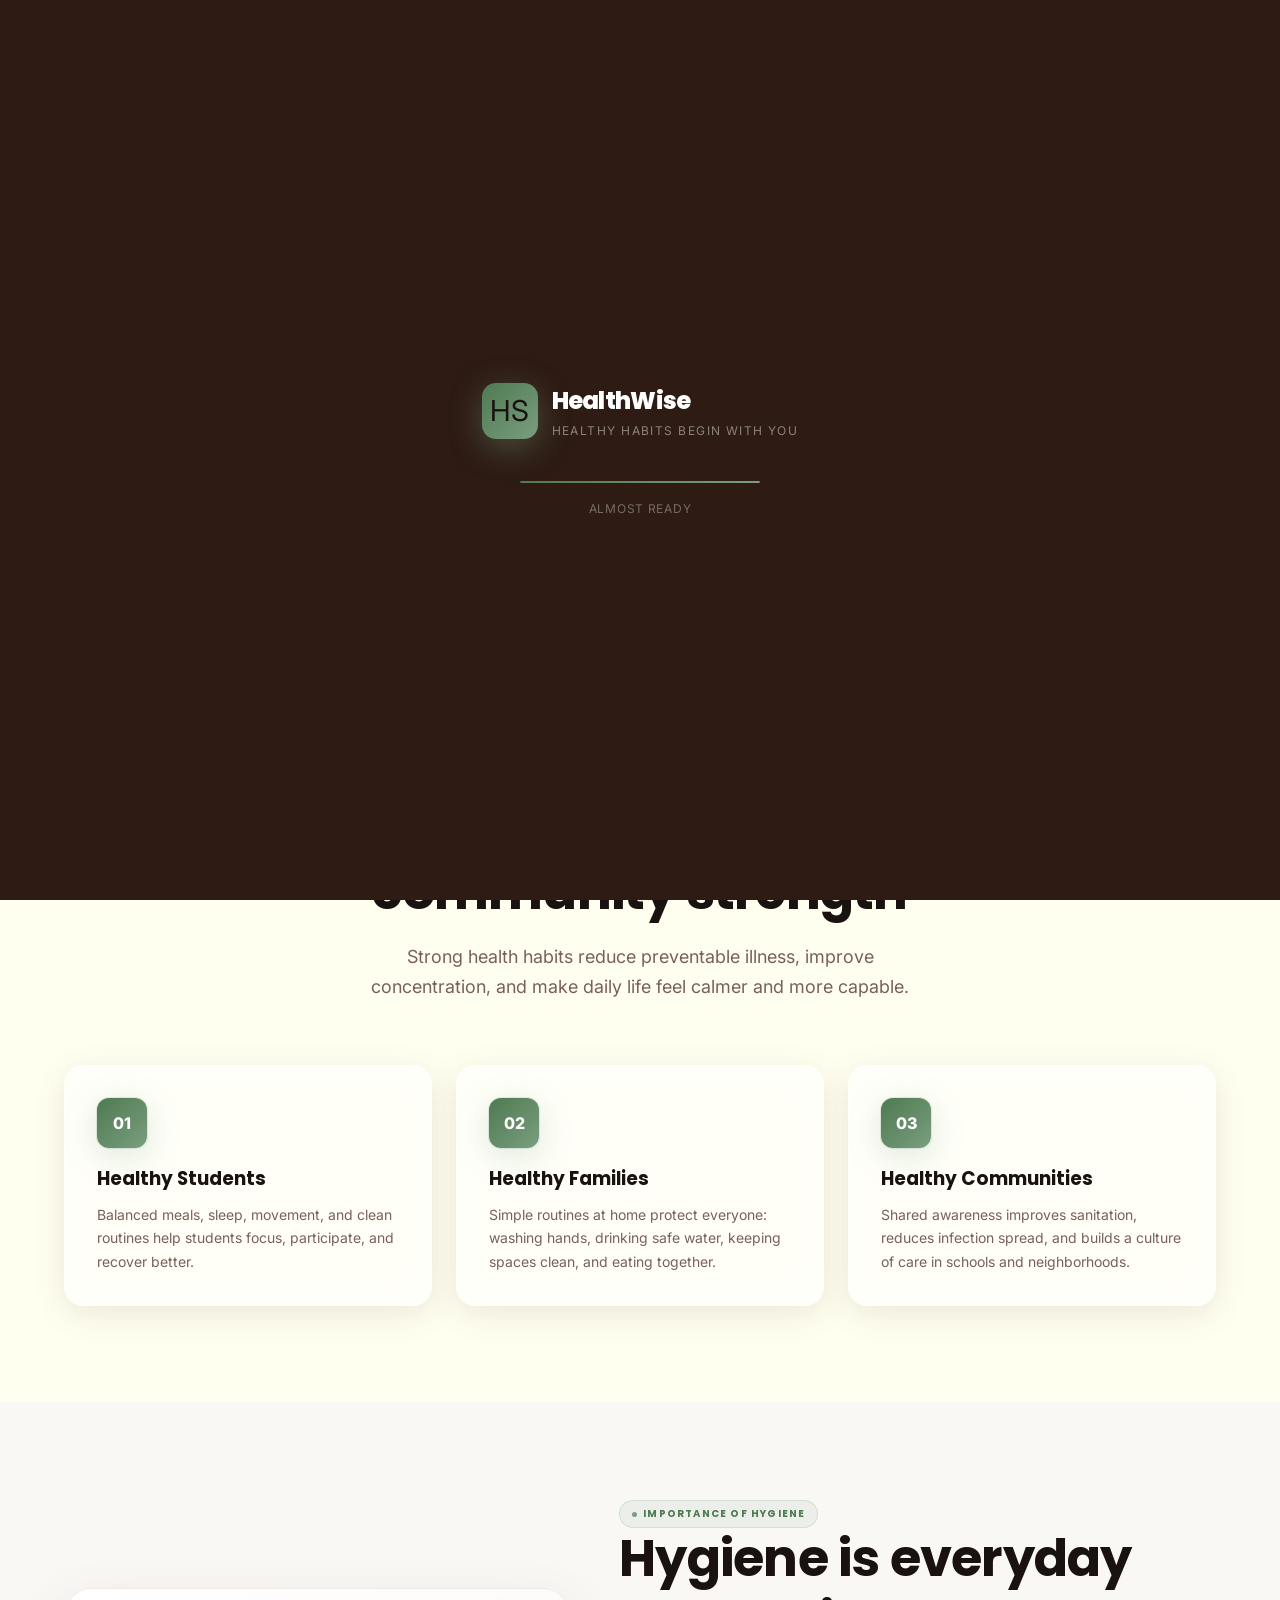
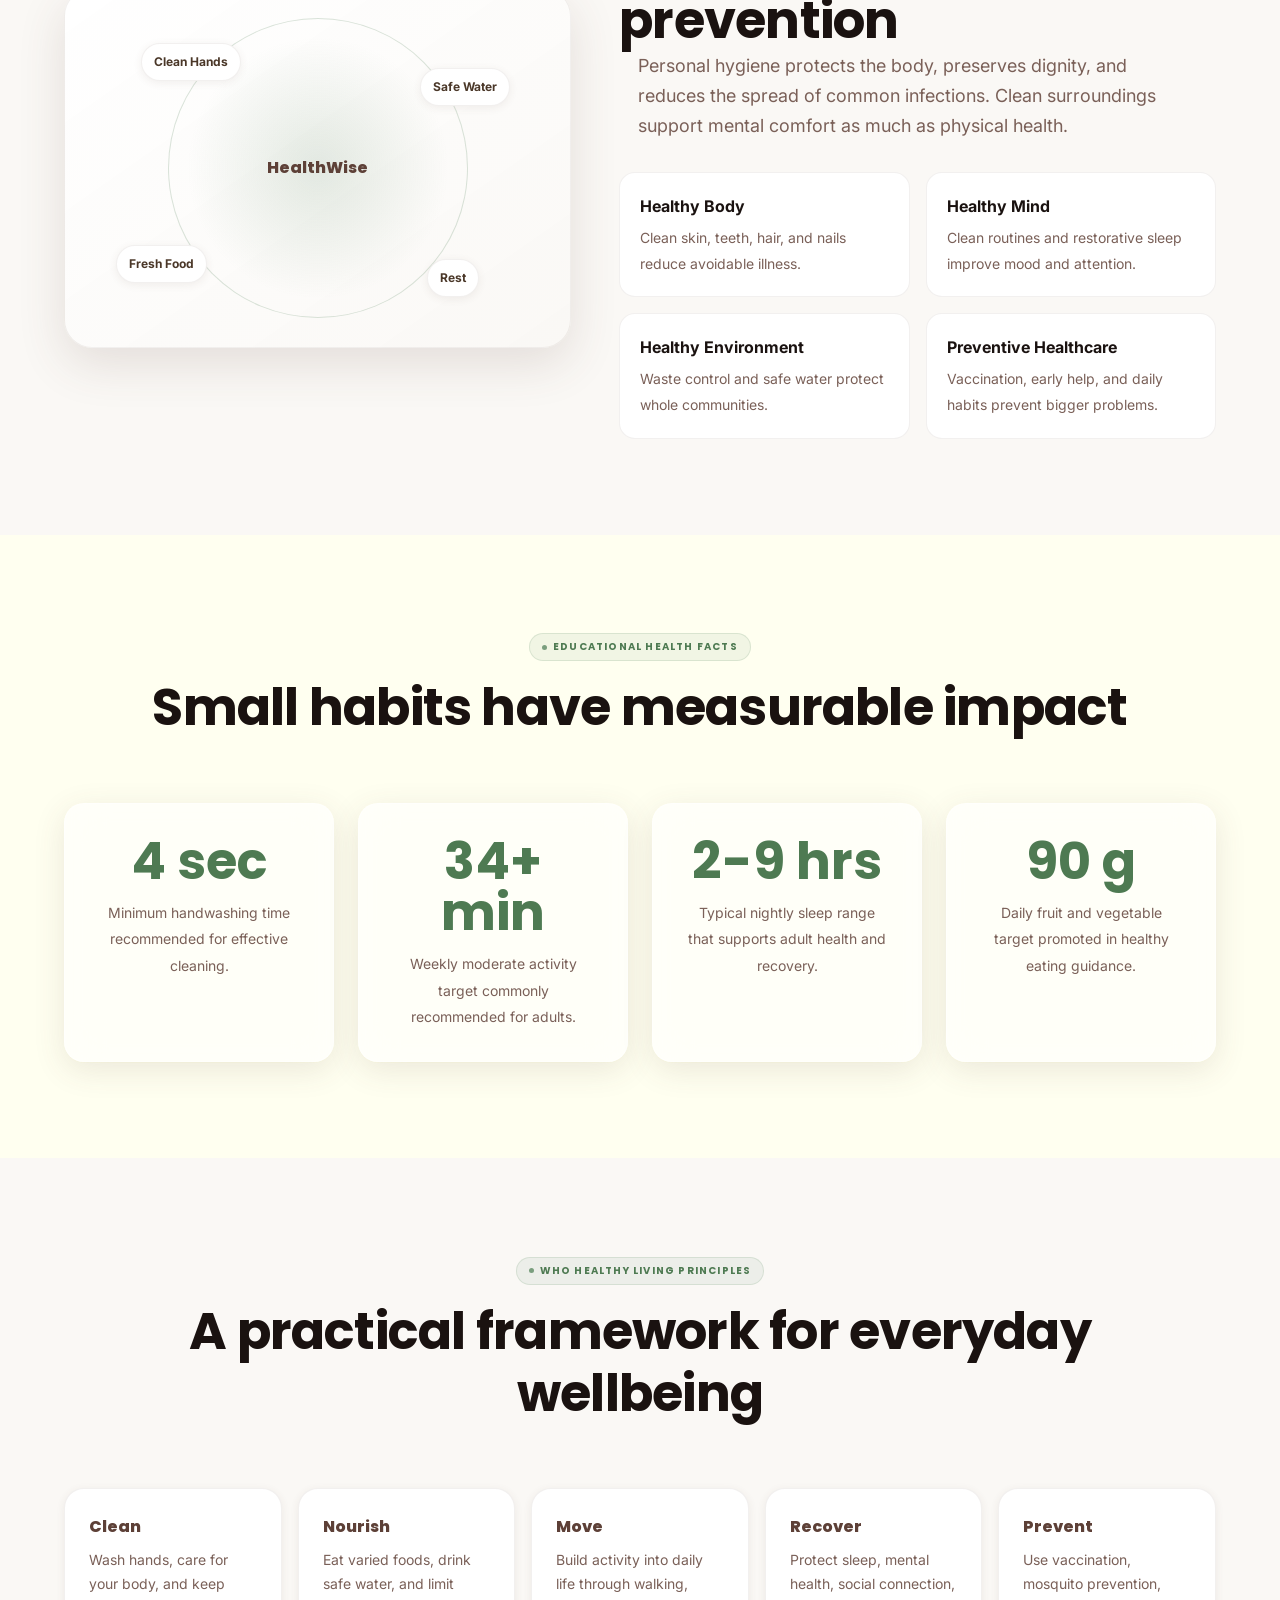
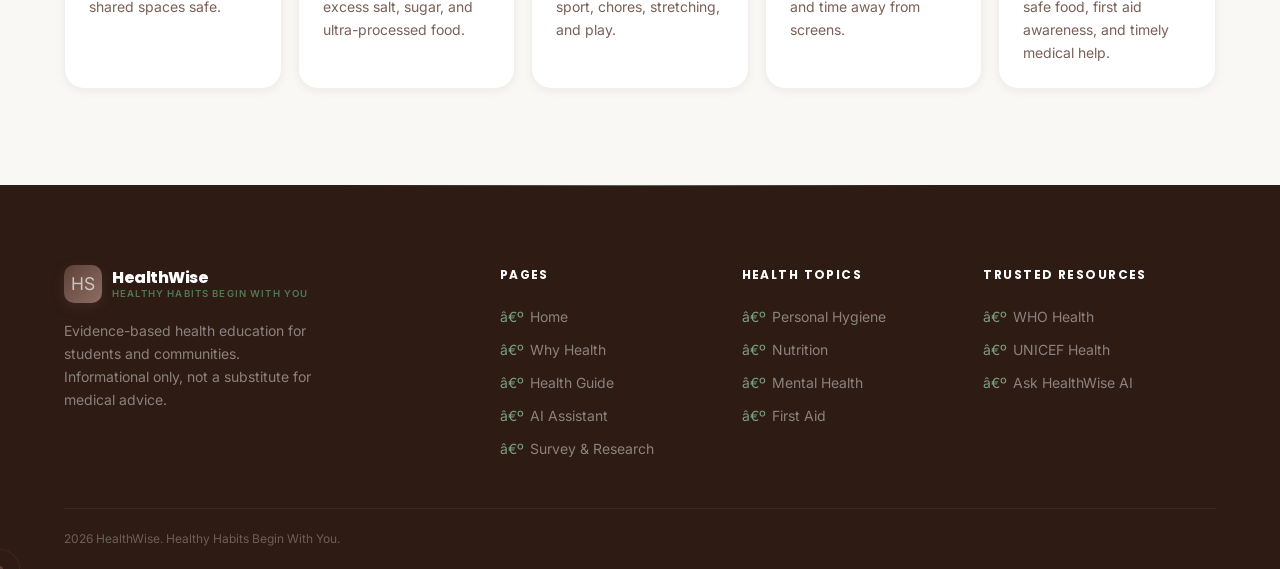
==== commit c6ae6d3d: "Add files via upload" ====
--- a/about.html
+++ b/about.html
@@ -1,4 +1,4 @@
-﻿<!DOCTYPE html>
+<!DOCTYPE html>
 <html lang="en" data-theme="light">
 <head>
  <meta charset="UTF-8" />
@@ -15,8 +15,8 @@
 <body>
 <div id="loader" role="status" aria-label="Loading HealthWise"><div class="loader-brand"><div class="loader-icon">HS</div><div><div class="loader-name">HealthWise</div><div class="loader-tagline">Healthy Habits Begin With You</div></div></div><div class="loader-progress"><div class="loader-progress-fill"></div></div><div class="loader-status">Preparing your health journey...</div></div>
 <div id="scroll-progress" aria-hidden="true"></div>
-<nav id="nav" class="glass" role="navigation" aria-label="Main navigation"><div class="nav-inner"><a href="index.html" class="nav-logo" aria-label="HealthWise Home"><div class="nav-logo-mark" aria-hidden="true">HS</div><div class="nav-logo-copy"><span class="nav-logo-name">HealthWise</span><span class="nav-logo-tag">Healthy Habits Begin With You</span></div></a><ul class="nav-links" role="list"><li><a href="index.html" class="nav-link">Home</a></li><li><a href="about.html" class="nav-link active" aria-current="page">Why Health</a></li><li><a href="health.html" class="nav-link">Health Guide</a></li><li><a href="assistant.html" class="nav-link">AI Assistant</a></li></ul><div class="nav-actions"><button class="nav-icon-btn" data-theme-toggle aria-label="Toggle dark mode"></button><a href="assistant.html" class="nav-cta-btn magnetic">AI Assistant</a><button class="nav-ham" id="nav-ham" aria-label="Open menu" aria-expanded="false" aria-controls="nav-drawer"><span></span><span></span><span></span></button></div></div></nav>
-<div class="nav-drawer" id="nav-drawer" role="dialog" aria-label="Navigation menu"><div class="drawer-links"><a href="index.html" class="drawer-link">Home</a><a href="about.html" class="drawer-link active" aria-current="page">Why Health</a><a href="health.html" class="drawer-link">Health Guide</a><a href="assistant.html" class="drawer-link">AI Assistant</a></div></div>
+<nav id="nav" class="glass" role="navigation" aria-label="Main navigation"><div class="nav-inner"><a href="index.html" class="nav-logo" aria-label="HealthWise Home"><div class="nav-logo-mark" aria-hidden="true">HS</div><div class="nav-logo-copy"><span class="nav-logo-name">HealthWise</span><span class="nav-logo-tag">Healthy Habits Begin With You</span></div></a><ul class="nav-links" role="list"><li><a href="index.html" class="nav-link">Home</a></li><li><a href="about.html" class="nav-link active" aria-current="page">Why Health</a></li><li><a href="health.html" class="nav-link">Health Guide</a></li><li><a href="assistant.html" class="nav-link">AI Assistant</a></li><li><a href="survey.html" class="nav-link">Survey & Research</a></li></ul><div class="nav-actions"><button class="nav-icon-btn" data-theme-toggle aria-label="Toggle dark mode"></button><a href="survey.html#admin-dashboard" class="nav-cta-btn magnetic" style="background: var(--g-accent); margin-right: 10px;">Admin Login</a><a href="assistant.html" class="nav-cta-btn magnetic">AI Assistant</a><button class="nav-ham" id="nav-ham" aria-label="Open menu" aria-expanded="false" aria-controls="nav-drawer"><span></span><span></span><span></span></button></div></div></nav>
+<div class="nav-drawer" id="nav-drawer" role="dialog" aria-label="Navigation menu"><div class="drawer-links"><a href="index.html" class="drawer-link">Home</a><a href="about.html" class="drawer-link active" aria-current="page">Why Health</a><a href="health.html" class="drawer-link">Health Guide</a><a href="assistant.html" class="drawer-link">AI Assistant</a><a href="survey.html" class="drawer-link">Survey & Research</a></div><a href="survey.html#admin-dashboard" class="btn btn-accent" style="display:flex;align-items:center;gap:8px;justify-content:center;margin-bottom:10px;margin-top:10px;">Admin Login</a></div>
 <header class="page-hero hs-page-hero" role="banner"><div class="blob blob-1" aria-hidden="true"></div><div class="blob blob-2" aria-hidden="true"></div><div class="container"><div class="badge reveal"><span class="badge-dot" aria-hidden="true"></span>Why Health Matters</div><h1 class="page-hero-title reveal delay-1">Healthy living starts with everyday choices</h1><p class="page-hero-subtitle reveal delay-2">HealthWise helps students, families, and local communities understand daily habits that protect energy, dignity, learning, and long-term wellbeing.</p><div class="hero-actions reveal delay-3"><a href="health.html" class="btn btn-accent magnetic">Explore Health Guide</a><a href="assistant.html" class="btn btn-glass magnetic">Ask HealthWise AI</a></div></div></header>
 <main>
 <section class="section" aria-labelledby="importance-heading"><div class="container"><div class="section-head"><div class="badge reveal"><span class="badge-dot" aria-hidden="true"></span>Importance of Good Health</div><h2 class="display-2 reveal delay-1" id="importance-heading">Health supports learning, confidence, and community strength</h2><p class="section-desc reveal delay-2">Strong health habits reduce preventable illness, improve concentration, and make daily life feel calmer and more capable.</p></div><div class="hs-feature-grid"><article class="glass-card hs-feature-card reveal"><div class="hs-icon">01</div><h3>Healthy Students</h3><p>Balanced meals, sleep, movement, and clean routines help students focus, participate, and recover better.</p></article><article class="glass-card hs-feature-card reveal delay-1"><div class="hs-icon">02</div><h3>Healthy Families</h3><p>Simple routines at home protect everyone: washing hands, drinking safe water, keeping spaces clean, and eating together.</p></article><article class="glass-card hs-feature-card reveal delay-2"><div class="hs-icon">03</div><h3>Healthy Communities</h3><p>Shared awareness improves sanitation, reduces infection spread, and builds a culture of care in schools and neighborhoods.</p></article></div></div></section>
@@ -24,7 +24,7 @@
 <section class="section" aria-labelledby="facts-heading"><div class="container"><div class="section-head"><div class="badge reveal"><span class="badge-dot" aria-hidden="true"></span>Educational Health Facts</div><h2 class="display-2 reveal delay-1" id="facts-heading">Small habits have measurable impact</h2></div><div class="hs-counter-grid"><div class="glass-card hs-counter reveal"><strong data-count="20" data-suffix=" sec">0 sec</strong><span>Minimum handwashing time recommended for effective cleaning.</span></div><div class="glass-card hs-counter reveal delay-1"><strong data-count="150" data-suffix="+ min">0 min</strong><span>Weekly moderate activity target commonly recommended for adults.</span></div><div class="glass-card hs-counter reveal delay-2"><strong data-count="7" data-suffix="-9 hrs">0 hrs</strong><span>Typical nightly sleep range that supports adult health and recovery.</span></div><div class="glass-card hs-counter reveal delay-3"><strong data-count="400" data-suffix=" g">0 g</strong><span>Daily fruit and vegetable target promoted in healthy eating guidance.</span></div></div></div></section>
 <section class="section hs-band" aria-labelledby="principles-heading"><div class="container"><div class="section-head"><div class="badge reveal"><span class="badge-dot" aria-hidden="true"></span>WHO Healthy Living Principles</div><h2 class="display-2 reveal delay-1" id="principles-heading">A practical framework for everyday wellbeing</h2></div><div class="hs-principles"><article class="hs-principle reveal"><span>Clean</span><p>Wash hands, care for your body, and keep shared spaces safe.</p></article><article class="hs-principle reveal delay-1"><span>Nourish</span><p>Eat varied foods, drink safe water, and limit excess salt, sugar, and ultra-processed food.</p></article><article class="hs-principle reveal delay-2"><span>Move</span><p>Build activity into daily life through walking, sport, chores, stretching, and play.</p></article><article class="hs-principle reveal delay-3"><span>Recover</span><p>Protect sleep, mental health, social connection, and time away from screens.</p></article><article class="hs-principle reveal delay-4"><span>Prevent</span><p>Use vaccination, mosquito prevention, safe food, first aid awareness, and timely medical help.</p></article></div></div></section>
 </main>
-<footer id="site-footer" role="contentinfo"><div class="footer-glow" aria-hidden="true"></div><div class="container"><div class="footer-grid"><div><a href="index.html" class="nav-logo"><div class="nav-logo-mark" aria-hidden="true">HS</div><div class="nav-logo-copy"><span class="nav-logo-name" style="color:var(--white);">HealthWise</span><span class="nav-logo-tag">Healthy Habits Begin With You</span></div></a><p class="footer-brand-desc">Evidence-based health education for students and communities. Informational only, not a substitute for medical advice.</p></div><div><div class="footer-col-title">Pages</div><div class="footer-links"><a href="index.html" class="footer-link">Home</a><a href="about.html" class="footer-link">Why Health</a><a href="health.html" class="footer-link">Health Guide</a><a href="assistant.html" class="footer-link">AI Assistant</a></div></div><div><div class="footer-col-title">Health Topics</div><div class="footer-links"><a href="health.html#hygiene" class="footer-link">Personal Hygiene</a><a href="health.html#nutrition" class="footer-link">Nutrition</a><a href="health.html#mental-health" class="footer-link">Mental Health</a><a href="health.html#first-aid" class="footer-link">First Aid</a></div></div><div><div class="footer-col-title">Trusted Resources</div><div class="footer-links"><a href="https://www.who.int" target="_blank" rel="noopener" class="footer-link">WHO Health</a><a href="https://www.unicef.org" target="_blank" rel="noopener" class="footer-link">UNICEF Health</a><a href="assistant.html" class="footer-link">Ask HealthWise AI</a></div></div></div><div class="footer-bottom"><p class="footer-copy">2026 HealthWise. Healthy Habits Begin With You.</p></div></div></footer>
+<footer id="site-footer" role="contentinfo"><div class="footer-glow" aria-hidden="true"></div><div class="container"><div class="footer-grid"><div><a href="index.html" class="nav-logo"><div class="nav-logo-mark" aria-hidden="true">HS</div><div class="nav-logo-copy"><span class="nav-logo-name" style="color:var(--white);">HealthWise</span><span class="nav-logo-tag">Healthy Habits Begin With You</span></div></a><p class="footer-brand-desc">Evidence-based health education for students and communities. Informational only, not a substitute for medical advice.</p></div><div><div class="footer-col-title">Pages</div><div class="footer-links"><a href="index.html" class="footer-link">Home</a><a href="about.html" class="footer-link">Why Health</a><a href="health.html" class="footer-link">Health Guide</a><a href="assistant.html" class="footer-link">AI Assistant</a><a href="survey.html" class="footer-link">Survey & Research</a></div></div><div><div class="footer-col-title">Health Topics</div><div class="footer-links"><a href="health.html#hygiene" class="footer-link">Personal Hygiene</a><a href="health.html#nutrition" class="footer-link">Nutrition</a><a href="health.html#mental-health" class="footer-link">Mental Health</a><a href="health.html#first-aid" class="footer-link">First Aid</a></div></div><div><div class="footer-col-title">Trusted Resources</div><div class="footer-links"><a href="https://www.who.int" target="_blank" rel="noopener" class="footer-link">WHO Health</a><a href="https://www.unicef.org" target="_blank" rel="noopener" class="footer-link">UNICEF Health</a><a href="assistant.html" class="footer-link">Ask HealthWise AI</a></div></div></div><div class="footer-bottom"><p class="footer-copy">2026 HealthWise. Healthy Habits Begin With You.</p></div></div></footer>
 <button id="back-top" aria-label="Back to top of page">Top</button>
 <script src="js/icons.js"></script><script src="js/main.js"></script>
 </body>
@@ -35,4 +35,3 @@
 
 
 
-
--- a/css/style.css
+++ b/css/style.css
@@ -1,4 +1,4 @@
-﻿/* ============================================================
+/* ============================================================
    HealthWise PREMIUM HEALTHCARE PLATFORM
    Master Stylesheet v2.0
    ============================================================ */
@@ -56,7 +56,11 @@
   --success:  #2E7D32;
   --warning:  #E65100;
   --error:    #C62828;
+  --danger:   #C62828;
   --info:     #1565C0;
+  --bg-main:  var(--bg);
+  --surface-alt: var(--surface-2);
+  --text-main: var(--text-primary);
 
   /* Glass */
   --glass-white:  rgba(255, 255, 255, 0.72);
@@ -650,6 +654,44 @@
   color: var(--text-secondary);
 }
 .btn-ghost:hover { background: var(--border); color: var(--primary); }
+
+.btn-danger {
+  background: linear-gradient(135deg, #C62828, #E57373);
+  color: var(--white);
+  box-shadow: 0 6px 24px rgba(198,40,40,0.28);
+}
+.btn-danger:hover { transform: translateY(-3px); box-shadow: 0 12px 36px rgba(198,40,40,0.36); }
+
+.card {
+  background: var(--surface);
+  border: 1px solid var(--border);
+  border-radius: var(--r-xl);
+  box-shadow: var(--shadow-sm);
+  color: var(--text-primary);
+}
+
+.glass-card {
+  background: var(--glass-white);
+  border: 1px solid var(--glass-border);
+  box-shadow: var(--glass-shadow);
+  backdrop-filter: blur(18px);
+}
+
+.bg-light { background: var(--surface-2) !important; }
+.bg-white { background: var(--white) !important; }
+.bg-primary { background: var(--primary) !important; }
+.bg-accent { background: var(--accent-dark) !important; }
+.text-primary { color: var(--primary) !important; }
+.text-accent { color: var(--accent-dark) !important; }
+.text-muted { color: var(--text-muted) !important; }
+.text-danger { color: var(--error) !important; }
+.text-success { color: var(--success) !important; }
+.text-warning { color: var(--warning) !important; }
+.border-primary { border-color: var(--primary) !important; }
+.border-danger { border-color: var(--error) !important; }
+.border-success { border-color: var(--success) !important; }
+.border-warning { border-color: var(--warning) !important; }
+.cursor-zoom { cursor: zoom-in; }
 
 /* Magnetic hover (applied via JS) */
 .btn-magnetic { transition: transform 0.2s cubic-bezier(0.4,0,0.2,1); }
@@ -2165,3 +2207,283 @@
 .premium-assistant { overflow-y: auto; }
 .assistant-premium-footer #back-top { position: static; width: auto; height: auto; opacity: 1; visibility: visible; transform: none; border-radius: 0; background: transparent; box-shadow: none; display: flex; color: rgba(255,255,255,0.45); padding: 0; }
 .assistant-premium-footer #back-top.show { transform: none; }
+
+/* ============================================================
+   SURVEY & RESEARCH PAGE
+   ============================================================ */
+
+/* Survey Stats */
+.survey-stats-grid { display: grid; grid-template-columns: repeat(auto-fit, minmax(220px, 1fr)); gap: var(--s-5); }
+.survey-stat-card { padding: var(--s-6) var(--s-4); text-align: center; }
+.survey-stat-value { font-family: var(--font-display); font-size: 3.5rem; font-weight: 800; color: var(--accent-dark); line-height: 1; margin-bottom: var(--s-2); }
+.survey-stat-label { font-size: var(--fs-sm); font-weight: 600; text-transform: uppercase; letter-spacing: var(--ls-wide); color: var(--text-secondary); }
+
+/* Gallery */
+.gallery-grid { display: grid; grid-template-columns: repeat(auto-fit, minmax(300px, 1fr)); gap: var(--s-6); }
+.survey-card-img { width: 100%; height: 200px; object-fit: cover; border-bottom: 1px solid var(--border); }
+.survey-card-body { padding: var(--s-5); }
+.survey-card-title { font-family: var(--font-display); font-size: var(--fs-lg); font-weight: 700; margin-bottom: var(--s-2); }
+.survey-card-meta { display: flex; align-items: center; gap: var(--s-2); color: var(--text-muted); font-size: var(--fs-sm); margin-bottom: var(--s-4); }
+
+/* Modal */
+.survey-modal { display: none; position: fixed; inset: 0; z-index: var(--z-modal); background: rgba(0,0,0,0.5); backdrop-filter: blur(4px); align-items: center; justify-content: center; padding: var(--s-4); }
+.survey-modal.active { display: flex; animation: fadeIn var(--t-fast); }
+.survey-modal-content { background: var(--surface); border-radius: var(--r-xl); width: 100%; max-width: 800px; max-height: 90vh; overflow-y: auto; box-shadow: var(--shadow-2xl); position: relative; animation: slideUp var(--t-base); }
+.survey-modal-header { padding: var(--s-5) var(--s-6); border-bottom: 1px solid var(--border); display: flex; justify-content: space-between; align-items: center; background: var(--surface-2); position: sticky; top: 0; z-index: 10; }
+.survey-modal-body { padding: var(--s-6); }
+.btn-close-modal { width: 36px; height: 36px; border-radius: 50%; background: var(--glass-brown); display: flex; align-items: center; justify-content: center; font-size: var(--fs-lg); cursor: pointer; border: none; color: var(--text-secondary); }
+.btn-close-modal:hover { background: var(--border); color: var(--error); }
+
+/* Modal Badges */
+.ans-badge { display: inline-block; padding: 4px 12px; border-radius: var(--r-full); font-size: var(--fs-xs); font-weight: 700; text-transform: uppercase; letter-spacing: var(--ls-wider); }
+.ans-yes { background: rgba(46, 125, 50, 0.15); color: #2E7D32; }
+.ans-no { background: rgba(198, 40, 40, 0.15); color: #C62828; }
+.ans-sometimes { background: rgba(21, 101, 192, 0.15); color: #1565C0; }
+.ans-na { background: rgba(158, 158, 158, 0.15); color: #757575; }
+
+/* Dashboard */
+.chart-card { padding: var(--s-5); height: 100%; min-height: 350px; display: flex; flex-direction: column; }
+.chart-container { flex: 1; position: relative; min-height: 250px; margin-top: var(--s-4); }
+
+/* Progress Bars */
+.qa-item { margin-bottom: var(--s-6); }
+.qa-question { font-weight: 600; margin-bottom: var(--s-3); font-size: var(--fs-lg); }
+.qa-bar-wrap { display: flex; align-items: center; gap: var(--s-3); margin-bottom: var(--s-2); font-size: var(--fs-sm); }
+.qa-bar-label { width: 80px; font-weight: 500; }
+.qa-bar-track { flex: 1; height: 8px; background: var(--surface-3); border-radius: var(--r-full); overflow: hidden; }
+.qa-bar-fill { height: 100%; border-radius: var(--r-full); transition: width 1s ease-out; width: 0; }
+.qa-bar-percent { width: 40px; text-align: right; font-weight: 600; }
+
+.fill-yes { background: var(--success); }
+.fill-no { background: var(--error); }
+.fill-sometimes { background: var(--info); }
+
+/* Timeline */
+.timeline { position: relative; max-width: 800px; margin: 0 auto; padding: var(--s-4) 0; }
+.timeline::before { content: ''; position: absolute; top: 0; bottom: 0; left: 50%; width: 2px; background: var(--border-strong); transform: translateX(-50%); }
+.timeline-item { position: relative; margin-bottom: var(--s-8); display: flex; justify-content: space-between; align-items: center; width: 100%; }
+.timeline-item:nth-child(even) { flex-direction: row-reverse; }
+.timeline-dot { position: absolute; left: 50%; width: 20px; height: 20px; background: var(--accent); border: 4px solid var(--surface); border-radius: 50%; transform: translateX(-50%); z-index: 1; box-shadow: var(--shadow-sm); }
+.timeline-content { width: calc(50% - 30px); padding: var(--s-5); background: var(--surface); border-radius: var(--r-xl); box-shadow: var(--shadow-sm); border: 1px solid var(--border); }
+.timeline-date { color: var(--accent-dark); font-weight: 700; font-size: var(--fs-sm); margin-bottom: var(--s-1); }
+.timeline-title { font-family: var(--font-display); font-size: var(--fs-lg); font-weight: 600; margin-bottom: var(--s-2); }
+
+@media (max-width: 768px) {
+  .timeline::before { left: 20px; }
+  .timeline-item, .timeline-item:nth-child(even) { flex-direction: column; align-items: flex-end; }
+  .timeline-dot { left: 20px; }
+  .timeline-content { width: calc(100% - 50px); }
+}
+
+/* Photo Gallery */
+.photo-gallery { display: grid; grid-template-columns: repeat(auto-fit, minmax(250px, 1fr)); gap: var(--s-4); }
+.photo-item { border-radius: var(--r-lg); overflow: hidden; aspect-ratio: 4/3; position: relative; cursor: pointer; }
+.photo-item img { width: 100%; height: 100%; object-fit: cover; transition: transform var(--t-slow); }
+.photo-item:hover img { transform: scale(1.05); }
+.photo-overlay { position: absolute; inset: 0; background: rgba(0,0,0,0.4); display: flex; align-items: flex-end; padding: var(--s-4); opacity: 0; transition: opacity var(--t-base); }
+.photo-item:hover .photo-overlay { opacity: 1; }
+.photo-caption { color: var(--white); font-weight: 600; }
+
+/* =========================================
+   SURVEY SPA DASHBOARD & ADMIN STYLES
+   ========================================= */
+
+/* Masonry Grid */
+.masonry-grid {
+  column-count: 1;
+  column-gap: 1.5rem;
+}
+@media (min-width: 768px) { .masonry-grid { column-count: 2; } }
+@media (min-width: 992px) { .masonry-grid { column-count: 3; } }
+.masonry-item {
+  break-inside: avoid;
+  margin-bottom: 1.5rem;
+}
+
+/* Lightbox */
+.lightbox-overlay {
+  position: fixed;
+  top: 0; left: 0; width: 100%; height: 100%;
+  background: rgba(0,0,0,0.9);
+  z-index: 2000;
+  display: flex;
+  align-items: center;
+  justify-content: center;
+  opacity: 0;
+  pointer-events: none;
+  transition: opacity 0.3s ease;
+}
+.lightbox-overlay.active {
+  opacity: 1;
+  pointer-events: all;
+}
+.lightbox-img {
+  max-width: 90%;
+  max-height: 90%;
+  border-radius: 12px;
+  box-shadow: 0 10px 40px rgba(0,0,0,0.5);
+  transform: scale(0.95);
+  transition: transform 0.3s ease;
+}
+.lightbox-overlay.active .lightbox-img { transform: scale(1); }
+.lightbox-close {
+  position: absolute;
+  top: 20px; right: 30px;
+  color: #fff; font-size: 2rem; cursor: pointer;
+  background: none; border: none;
+}
+
+/* Vertical Timeline */
+.timeline-vertical {
+  position: relative;
+  max-width: 800px;
+  margin: 0 auto;
+  padding: 2rem 0;
+}
+.timeline-vertical::before {
+  content: '';
+  position: absolute;
+  top: 0; left: 20px; height: 100%; width: 4px;
+  background: var(--g-accent);
+  border-radius: 4px;
+}
+@media (min-width: 768px) {
+  .timeline-vertical::before { left: 50%; transform: translateX(-50%); }
+}
+.timeline-v-item {
+  position: relative;
+  margin-bottom: 2rem;
+  width: 100%;
+  display: flex;
+  justify-content: flex-end;
+  padding-left: 50px;
+}
+@media (min-width: 768px) {
+  .timeline-v-item { width: 50%; padding-left: 0; padding-right: 40px; justify-content: flex-end; }
+  .timeline-v-item:nth-child(even) { margin-left: auto; padding-right: 0; padding-left: 40px; justify-content: flex-start; }
+}
+.timeline-v-dot {
+  position: absolute;
+  top: 0; left: 14px;
+  width: 16px; height: 16px;
+  border-radius: 50%;
+  background: var(--g-accent);
+  box-shadow: 0 0 0 4px var(--bg-main);
+  z-index: 2;
+}
+@media (min-width: 768px) {
+  .timeline-v-dot { left: 100%; transform: translateX(-50%); }
+  .timeline-v-item:nth-child(even) .timeline-v-dot { left: 0; }
+}
+.timeline-v-content {
+  background: var(--surface);
+  padding: 1.5rem;
+  border-radius: 12px;
+  box-shadow: var(--shadow-sm);
+  width: 100%;
+  max-width: 400px;
+}
+
+/* Admin Dashboard Elements */
+.admin-view-only { display: none; }
+.logged-in .admin-view-only { display: block; }
+.logged-in .guest-view-only { display: none; }
+
+.admin-dashboard-panel {
+  background: var(--surface);
+  border-radius: 16px;
+  padding: 2rem;
+  box-shadow: var(--shadow-md);
+  margin-top: 2rem;
+  border: 1px solid var(--border);
+}
+
+.search-bar-wrap {
+  position: relative;
+  max-width: 600px;
+  margin: 0 auto;
+}
+.search-bar-wrap input {
+  width: 100%;
+  padding: 1rem 1.5rem;
+  padding-left: 3rem;
+  border-radius: 50px;
+  border: 1px solid var(--border);
+  background: var(--surface);
+  font-family: inherit;
+  font-size: 1rem;
+  box-shadow: var(--shadow-sm);
+  transition: all 0.3s ease;
+}
+.search-bar-wrap input:focus {
+  outline: none;
+  border-color: var(--primary);
+  box-shadow: 0 0 0 4px rgba(78, 122, 82, 0.1);
+}
+.search-bar-wrap i {
+  position: absolute;
+  top: 50%; left: 1.2rem;
+  transform: translateY(-50%);
+  color: var(--text-muted);
+}
+.search-filter-tags {
+  display: flex;
+  gap: 0.5rem;
+  flex-wrap: wrap;
+  justify-content: center;
+  margin-top: 1rem;
+}
+.filter-tag {
+  background: var(--surface-alt);
+  border: 1px solid var(--border);
+  padding: 0.4rem 1rem;
+  border-radius: 50px;
+  font-size: 0.85rem;
+  cursor: pointer;
+  transition: all 0.2s ease;
+}
+.filter-tag.active, .filter-tag:hover {
+  background: var(--primary);
+  color: #fff;
+  border-color: var(--primary);
+}
+
+/* Admin Login Modal */
+.admin-login-modal {
+  position: fixed;
+  top: 0; left: 0; width: 100%; height: 100%;
+  background: rgba(0,0,0,0.6);
+  z-index: 1000;
+  display: flex;
+  align-items: center;
+  justify-content: center;
+  opacity: 0;
+  pointer-events: none;
+  transition: opacity 0.3s ease;
+}
+.admin-login-modal.active {
+  opacity: 1;
+  pointer-events: all;
+}
+.login-card {
+  background: var(--bg-main);
+  border-radius: 16px;
+  padding: 2.5rem;
+  width: 100%;
+  max-width: 400px;
+  box-shadow: var(--shadow-lg);
+  transform: translateY(20px);
+  transition: transform 0.3s ease;
+  position: relative;
+}
+.admin-login-modal.active .login-card { transform: translateY(0); }
+.login-input {
+  width: 100%;
+  padding: 0.8rem 1rem;
+  border-radius: 8px;
+  border: 1px solid var(--border);
+  background: var(--surface);
+  margin-bottom: 1rem;
+  font-family: inherit;
+}
+.login-error { color: var(--danger); font-size: 0.85rem; display: none; margin-bottom: 1rem; text-align: center;}
